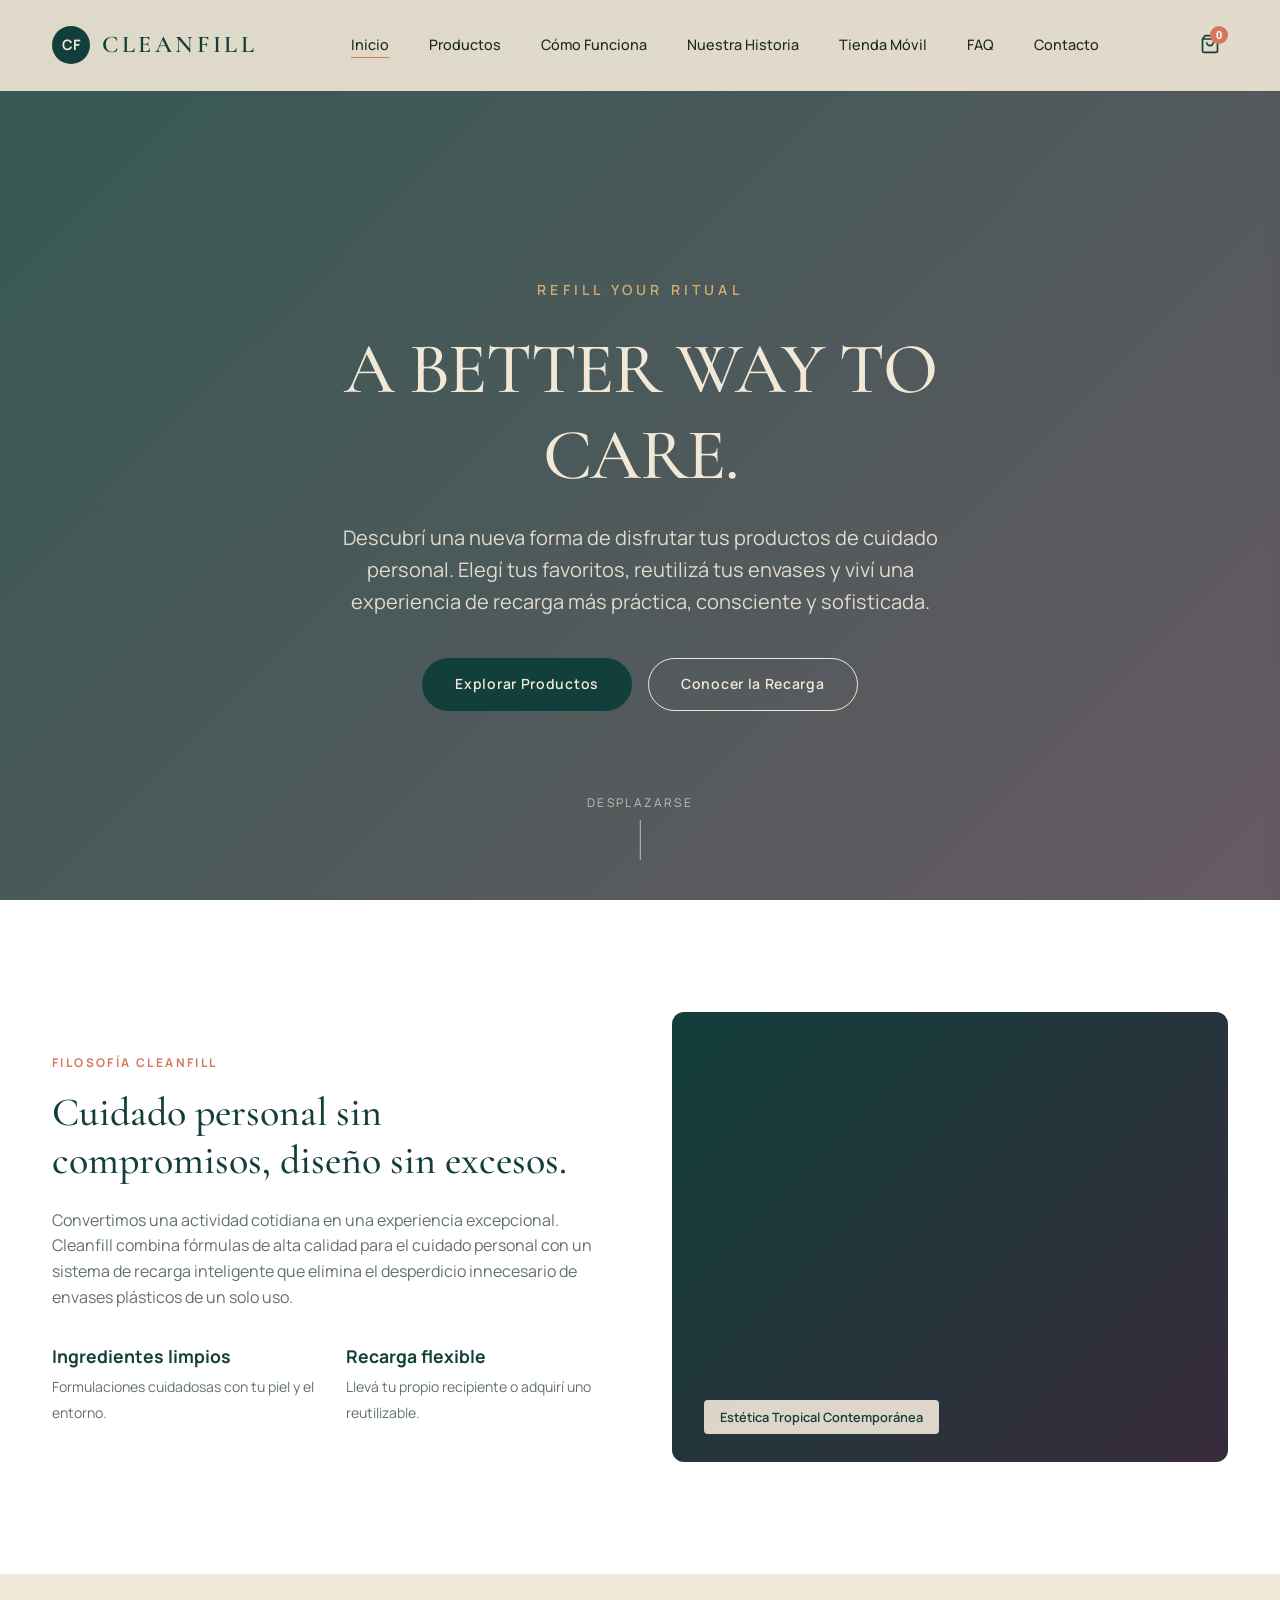
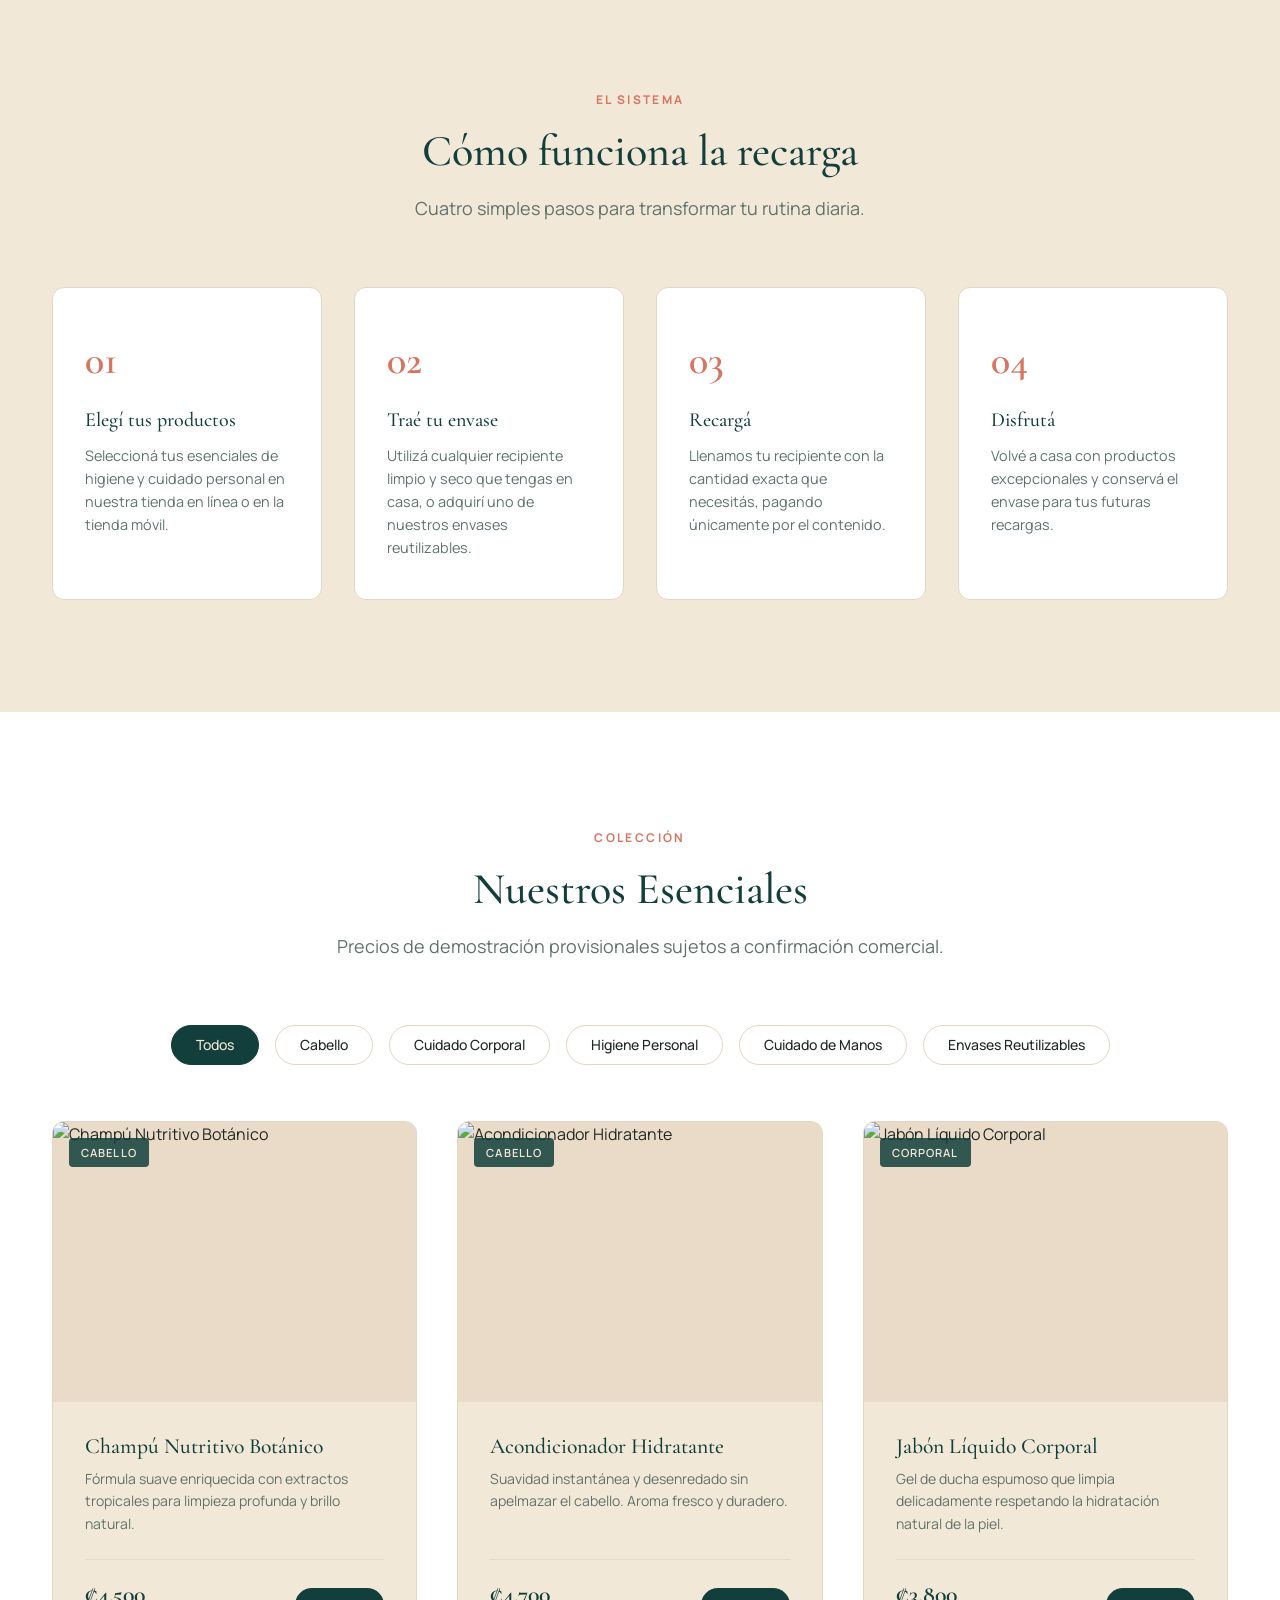
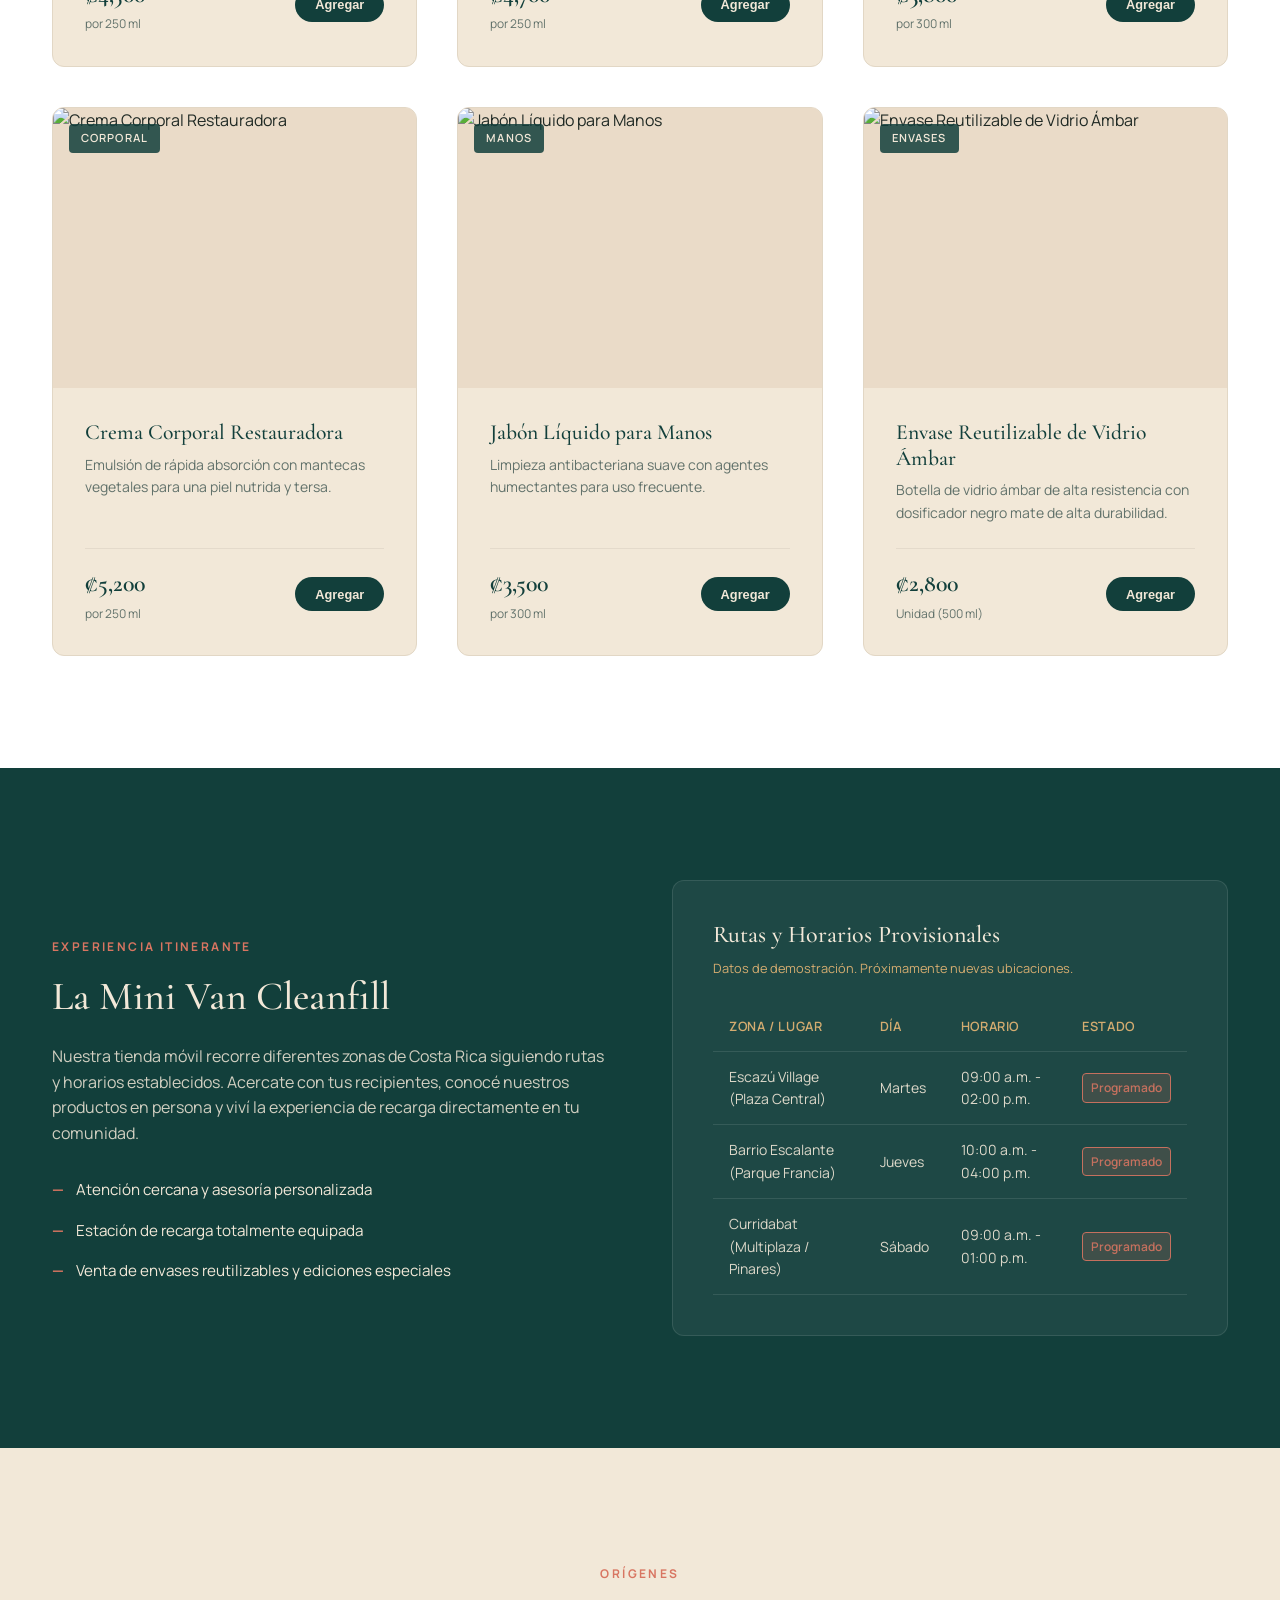
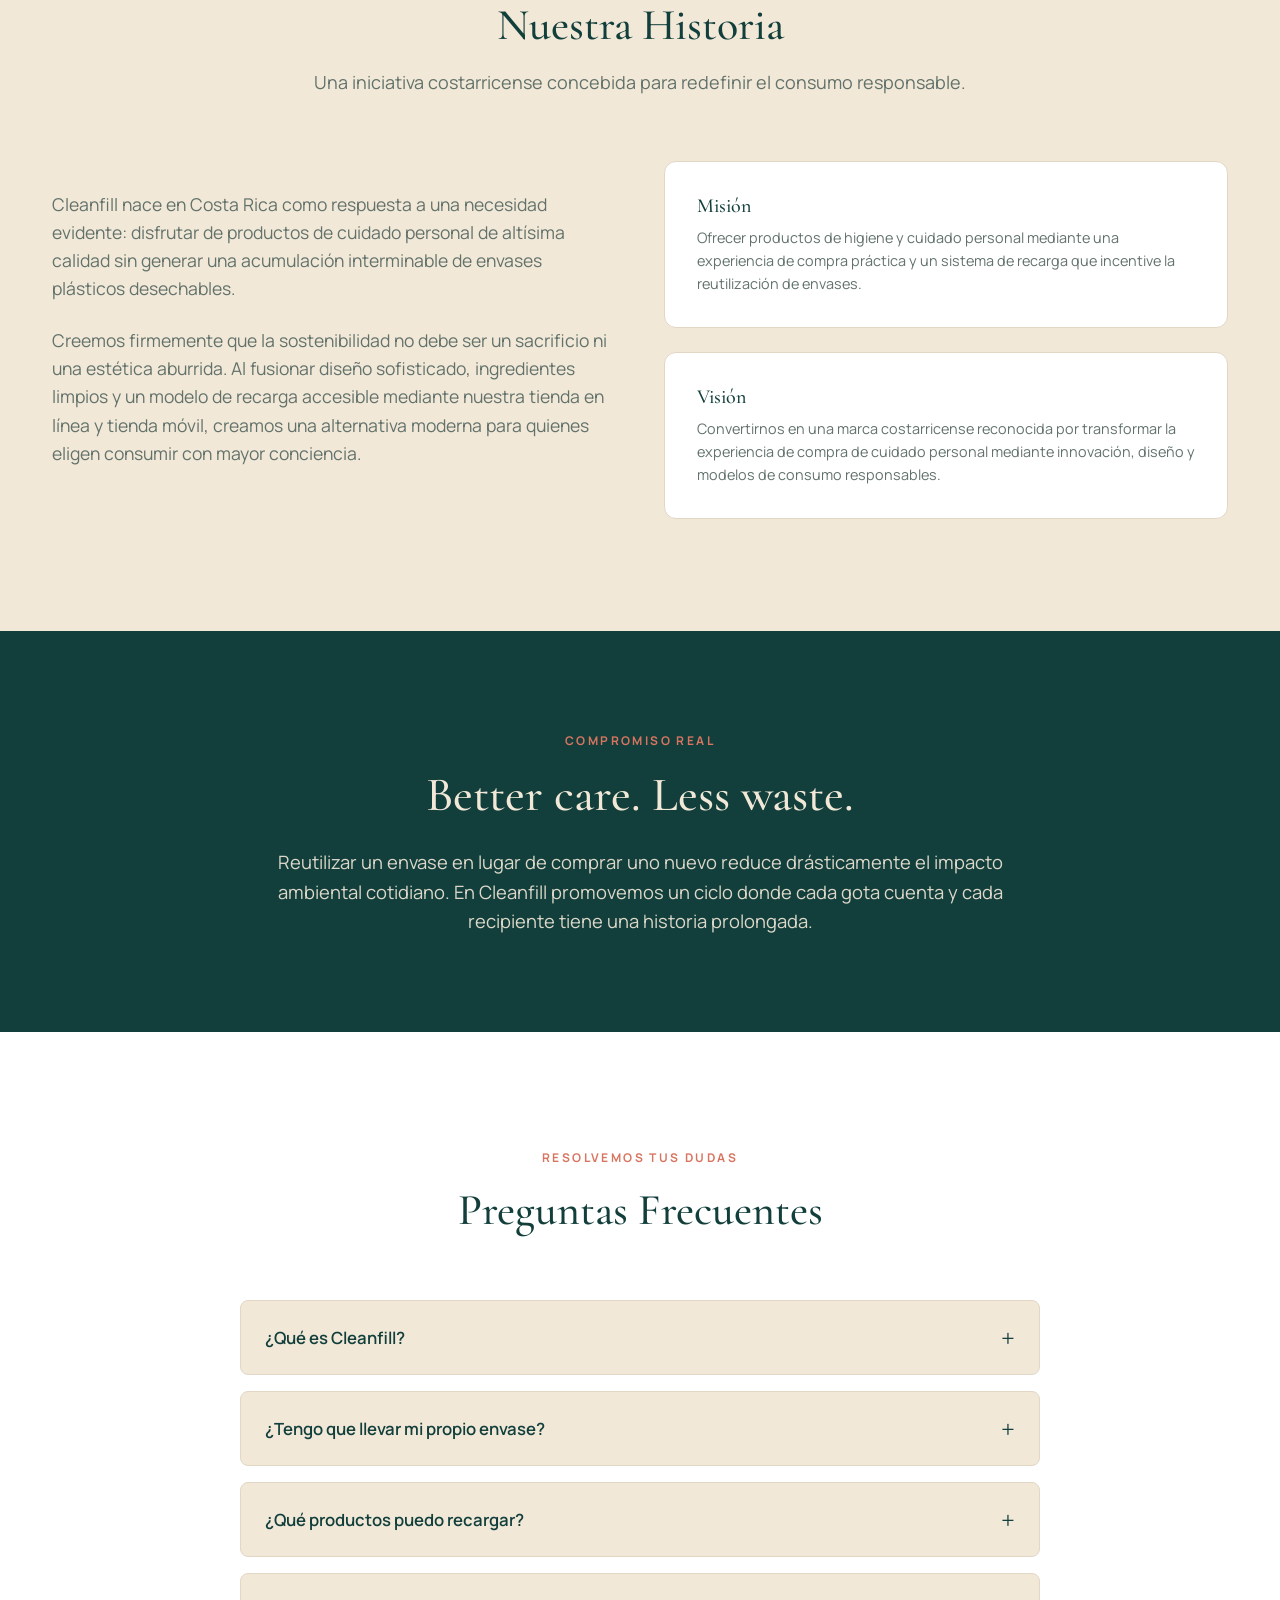
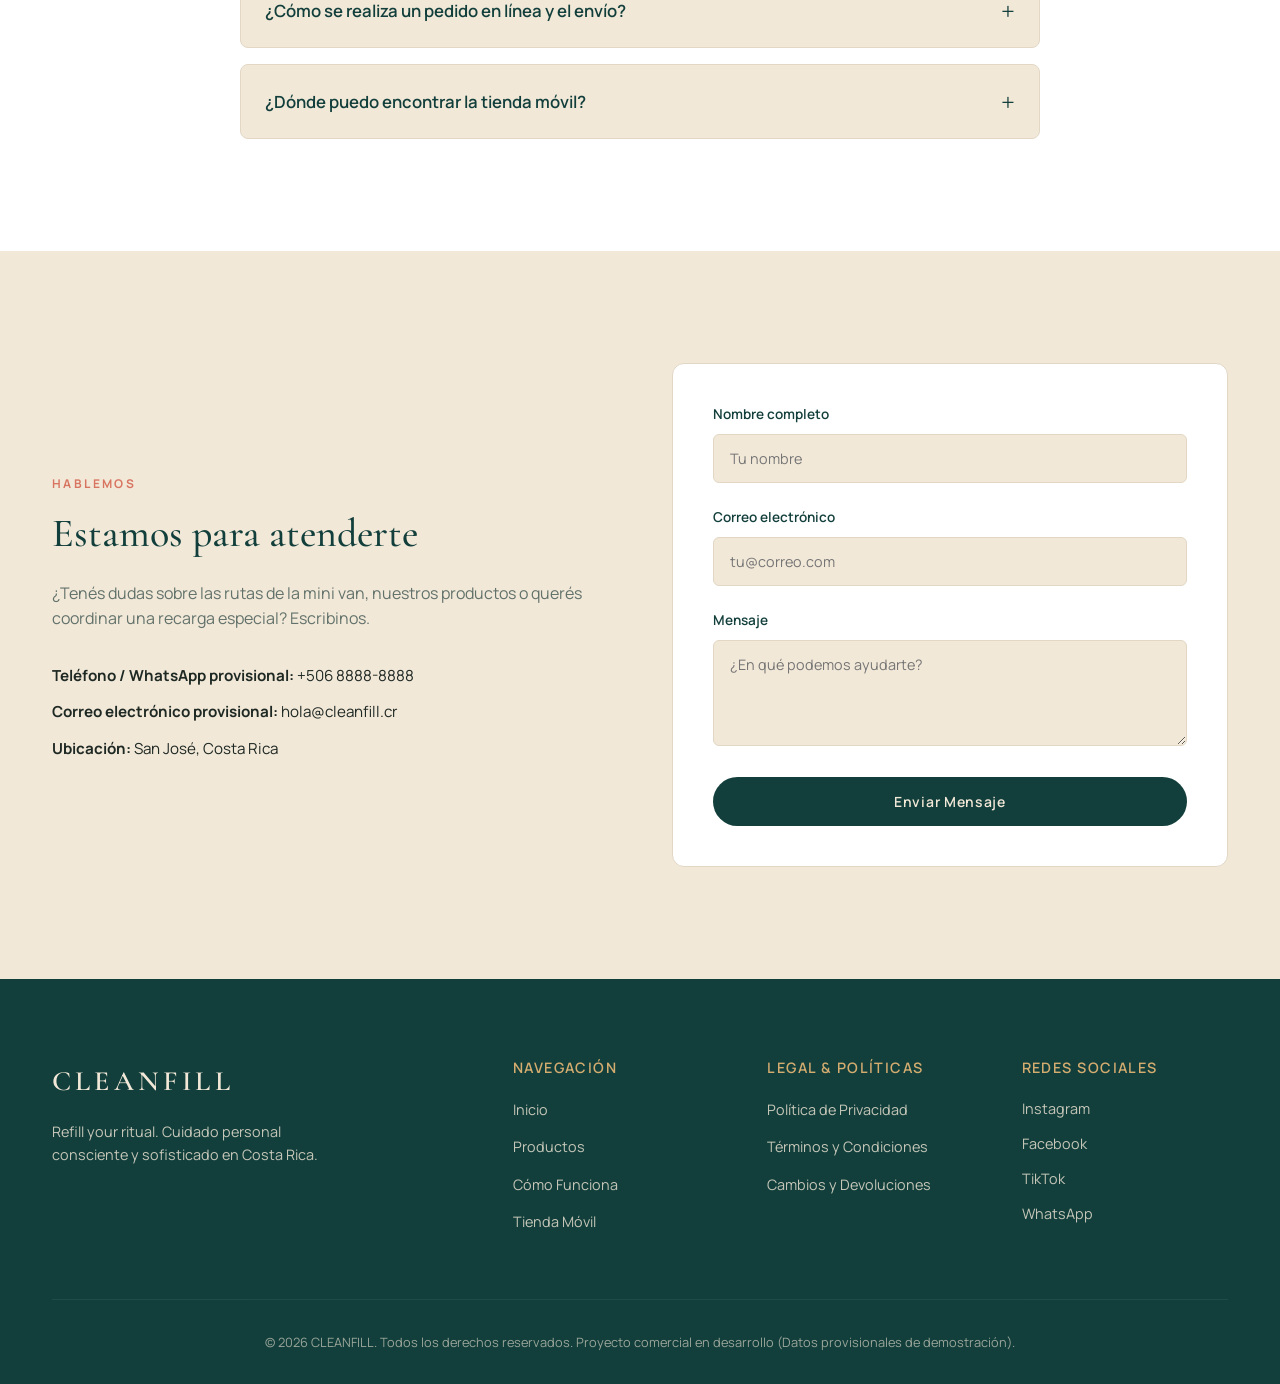
==== index.html @ 3c42ed99 "Rename gemini-code-1794267477023.html to index.html" ====
<!DOCTYPE html>
<html lang="es">
<head>
    <meta charset="UTF-8">
    <meta name="viewport" content="width=device-width, initial-scale=1.0">
    <title>CLEANFILL | Refill Your Ritual — Cuidado Personal y Recarga</title>
    <meta name="description" content="Descubrí una nueva forma de disfrutar tus productos de cuidado personal en Costa Rica. Elegí tus favoritos, reutilizá tus envases y viví una experiencia de recarga consciente y sofisticada.">
    <!-- Google Fonts -->
    <link rel="preconnect" href="https://fonts.googleapis.com">
    <link rel="preconnect" href="https://fonts.gstatic.com" crossorigin>
    <link href="https://fonts.googleapis.com/css2?family=Cormorant+Garamond:ital,wght@0,400;0,500;0,600;1,400&family=Manrope:wght@300;400;500;600;700&display=swap" rel="stylesheet">
    <!-- Stylesheet -->
    <link rel="stylesheet" href="style.css">
</head>
<body>

    <!-- Header / Navegación -->
    <header class="site-header" id="masthead">
        <div class="container header-container">
            <a href="#inicio" class="logo">
                <span class="logo-mark">CF</span>
                <span class="logo-text">CLEANFILL</span>
            </a>
            <nav class="main-nav" id="mainNav">
                <ul class="nav-list">
                    <li><a href="#inicio" class="nav-link active">Inicio</a></li>
                    <li><a href="#catalogo" class="nav-link">Productos</a></li>
                    <li><a href="#como-funciona" class="nav-link">Cómo Funciona</a></li>
                    <li><a href="#historia" class="nav-link">Nuestra Historia</a></li>
                    <li><a href="#tienda-movil" class="nav-link">Tienda Móvil</a></li>
                    <li><a href="#faq" class="nav-link">FAQ</a></li>
                    <li><a href="#contacto" class="nav-link">Contacto</a></li>
                </ul>
            </nav>
            <div class="header-actions">
                <button class="cart-toggle-btn" id="cartToggleBtn" aria-label="Abrir carrito de compras">
                    <svg width="20" height="20" fill="none" stroke="currentColor" stroke-width="2" viewBox="0 0 24 24"><path d="M6 2L3 6v14a2 2 0 002 2h14a2 2 0 002-2V6l-3-4zM3 6h18M16 10a4 4 0 01-8 0"/></svg>
                    <span class="cart-badge" id="cartBadge">0</span>
                </button>
                <button class="mobile-menu-btn" id="mobileMenuBtn" aria-label="Menú principal">
                    <span></span>
                    <span></span>
                    <span></span>
                </button>
            </div>
        </div>
    </header>

    <main id="inicio">
        <!-- Hero Principal -->
        <section class="hero-section">
            <div class="hero-bg-overlay"></div>
            <div class="container hero-content">
                <span class="hero-subtitle">REFILL YOUR RITUAL</span>
                <h1 class="hero-title">A BETTER WAY TO CARE.</h1>
                <p class="hero-description">Descubrí una nueva forma de disfrutar tus productos de cuidado personal. Elegí tus favoritos, reutilizá tus envases y viví una experiencia de recarga más práctica, consciente y sofisticada.</p>
                <div class="hero-actions">
                    <a href="#catalogo" class="btn btn-primary">Explorar Productos</a>
                    <a href="#como-funciona" class="btn btn-secondary">Conocer la Recarga</a>
                </div>
            </div>
            <div class="hero-scroll-indicator">
                <span>Desplazarse</span>
                <div class="scroll-line"></div>
            </div>
        </section>

        <!-- Presentación de la Marca -->
        <section class="section brand-intro">
            <div class="container grid-2">
                <div class="brand-intro-text">
                    <span class="section-tag">Filosofía Cleanfill</span>
                    <h2>Cuidado personal sin compromisos, diseño sin excesos.</h2>
                    <p>Convertimos una actividad cotidiana en una experiencia excepcional. Cleanfill combina fórmulas de alta calidad para el cuidado personal con un sistema de recarga inteligente que elimina el desperdicio innecesario de envases plásticos de un solo uso.</p>
                    <div class="brand-highlights">
                        <div class="highlight-item">
                            <strong>Ingredientes limpios</strong>
                            <span>Formulaciones cuidadosas con tu piel y el entorno.</span>
                        </div>
                        <div class="highlight-item">
                            <strong>Recarga flexible</strong>
                            <span>Llevá tu propio recipiente o adquirí uno reutilizable.</span>
                        </div>
                    </div>
                </div>
                <div class="brand-intro-image">
                    <div class="image-card-art">
                        <span class="card-caption-tag">Estética Tropical Contemporánea</span>
                    </div>
                </div>
            </div>
        </section>

        <!-- Cómo Funciona (4 Pasos) -->
        <section class="section how-it-works" id="como-funciona">
            <div class="container">
                <div class="section-header text-center">
                    <span class="section-tag">El Sistema</span>
                    <h2>Cómo funciona la recarga</h2>
                    <p class="section-subtitle">Cuatro simples pasos para transformar tu rutina diaria.</p>
                </div>
                <div class="steps-grid">
                    <div class="step-card">
                        <span class="step-number">01</span>
                        <h3>Elegí tus productos</h3>
                        <p>Seleccioná tus esenciales de higiene y cuidado personal en nuestra tienda en línea o en la tienda móvil.</p>
                    </div>
                    <div class="step-card">
                        <span class="step-number">02</span>
                        <h3>Traé tu envase</h3>
                        <p>Utilizá cualquier recipiente limpio y seco que tengas en casa, o adquirí uno de nuestros envases reutilizables.</p>
                    </div>
                    <div class="step-card">
                        <span class="step-number">03</span>
                        <h3>Recargá</h3>
                        <p>Llenamos tu recipiente con la cantidad exacta que necesitás, pagando únicamente por el contenido.</p>
                    </div>
                    <div class="step-card">
                        <span class="step-number">04</span>
                        <h3>Disfrutá</h3>
                        <p>Volvé a casa con productos excepcionales y conservá el envase para tus futuras recargas.</p>
                    </div>
                </div>
            </div>
        </section>

        <!-- Catálogo de Productos -->
        <section class="section catalog-section" id="catalogo">
            <div class="container">
                <div class="section-header text-center">
                    <span class="section-tag">Colección</span>
                    <h2>Nuestros Esenciales</h2>
                    <p class="section-subtitle">Precios de demostración provisionales sujetos a confirmación comercial.</p>
                </div>
                
                <!-- Filtros de Categoría -->
                <div class="catalog-filters" id="catalogFilters">
                    <button class="filter-btn active" data-filter="all">Todos</button>
                    <button class="filter-btn" data-filter="cabello">Cabello</button>
                    <button class="filter-btn" data-filter="corporal">Cuidado Corporal</button>
                    <button class="filter-btn" data-filter="higiene">Higiene Personal</button>
                    <button class="filter-btn" data-filter="manos">Cuidado de Manos</button>
                    <button class="filter-btn" data-filter="envases">Envases Reutilizables</button>
                </div>

                <!-- Grid de Productos -->
                <div class="products-grid" id="productsGrid">
                    <!-- Los productos se cargan dinámicamente o se renderizan aquí -->
                </div>
            </div>
        </section>

        <!-- Tienda Móvil -->
        <section class="section mobile-store-section" id="tienda-movil">
            <div class="container">
                <div class="mobile-store-wrapper">
                    <div class="mobile-store-info">
                        <span class="section-tag">Experiencia Itinerante</span>
                        <h2>La Mini Van Cleanfill</h2>
                        <p>Nuestra tienda móvil recorre diferentes zonas de Costa Rica siguiendo rutas y horarios establecidos. Acercate con tus recipientes, conocé nuestros productos en persona y viví la experiencia de recarga directamente en tu comunidad.</p>
                        <ul class="van-features">
                            <li>Atención cercana y asesoría personalizada</li>
                            <li>Estación de recarga totalmente equipada</li>
                            <li>Venta de envases reutilizables y ediciones especiales</li>
                        </ul>
                    </div>
                    <div class="mobile-store-schedule">
                        <h3>Rutas y Horarios Provisionales</h3>
                        <p class="schedule-note">Datos de demostración. Próximamente nuevas ubicaciones.</p>
                        <div class="table-responsive">
                            <table class="schedule-table">
                                <thead>
                                    <tr>
                                        <th>Zona / Lugar</th>
                                        <th>Día</th>
                                        <th>Horario</th>
                                        <th>Estado</th>
                                    </tr>
                                </thead>
                                <tbody>
                                    <tr>
                                        <td>Escazú Village (Plaza Central)</td>
                                        <td>Martes</td>
                                        <td>09:00 a.m. - 02:00 p.m.</td>
                                        <td><span class="badge status-upcoming">Programado</span></td>
                                    </tr>
                                    <tr>
                                        <td>Barrio Escalante (Parque Francia)</td>
                                        <td>Jueves</td>
                                        <td>10:00 a.m. - 04:00 p.m.</td>
                                        <td><span class="badge status-upcoming">Programado</span></td>
                                    </tr>
                                    <tr>
                                        <td>Curridabat (Multiplaza / Pinares)</td>
                                        <td>Sábado</td>
                                        <td>09:00 a.m. - 01:00 p.m.</td>
                                        <td><span class="badge status-upcoming">Programado</span></td>
                                    </tr>
                                </tbody>
                            </table>
                        </div>
                    </div>
                </div>
            </div>
        </section>

        <!-- Nuestra Historia y Misión / Visión / Valores -->
        <section class="section story-section" id="historia">
            <div class="container">
                <div class="section-header text-center">
                    <span class="section-tag">Orígenes</span>
                    <h2>Nuestra Historia</h2>
                    <p class="section-subtitle">Una iniciativa costarricense concebida para redefinir el consumo responsable.</p>
                </div>
                <div class="grid-2 story-content-grid">
                    <div class="story-text">
                        <p>Cleanfill nace en Costa Rica como respuesta a una necesidad evidente: disfrutar de productos de cuidado personal de altísima calidad sin generar una acumulación interminable de envases plásticos desechables.</p>
                        <p>Creemos firmemente que la sostenibilidad no debe ser un sacrificio ni una estética aburrida. Al fusionar diseño sofisticado, ingredientes limpios y un modelo de recarga accesible mediante nuestra tienda en línea y tienda móvil, creamos una alternativa moderna para quienes eligen consumir con mayor conciencia.</p>
                    </div>
                    <div class="mission-vision-box">
                        <div class="mvv-card">
                            <h3>Misión</h3>
                            <p>Ofrecer productos de higiene y cuidado personal mediante una experiencia de compra práctica y un sistema de recarga que incentive la reutilización de envases.</p>
                        </div>
                        <div class="mvv-card">
                            <h3>Visión</h3>
                            <p>Convertirnos en una marca costarricense reconocida por transformar la experiencia de compra de cuidado personal mediante innovación, diseño y modelos de consumo responsables.</p>
                        </div>
                    </div>
                </div>
            </div>
        </section>

        <!-- Sostenibilidad -->
        <section class="section sustainability-section">
            <div class="container text-center">
                <span class="section-tag">Compromiso Real</span>
                <h2>Better care. Less waste.</h2>
                <p class="sustainability-desc">Reutilizar un envase en lugar de comprar uno nuevo reduce drásticamente el impacto ambiental cotidiano. En Cleanfill promovemos un ciclo donde cada gota cuenta y cada recipiente tiene una historia prolongada.</p>
            </div>
        </section>

        <!-- Preguntas Frecuentes (FAQ) -->
        <section class="section faq-section" id="faq">
            <div class="container">
                <div class="section-header text-center">
                    <span class="section-tag">Resolvemos tus dudas</span>
                    <h2>Preguntas Frecuentes</h2>
                </div>
                <div class="faq-accordion" id="faqAccordion">
                    <div class="faq-item">
                        <button class="faq-question">¿Qué es Cleanfill?<span class="faq-icon">+</span></button>
                        <div class="faq-answer"><p>Cleanfill es una marca costarricense de productos de higiene y cuidado personal que opera mediante un sistema de recarga, disponible a través de nuestra tienda en línea y nuestra mini van itinerante.</p></div>
                    </div>
                    <div class="faq-item">
                        <button class="faq-question">¿Tengo que llevar mi propio envase?<span class="faq-icon">+</span></button>
                        <div class="faq-answer"><p>No es estrictamente obligatorio. Podés traer cualquier recipiente limpio, seco y con tapa segura que tengas en casa, o bien podés adquirir uno de nuestros envases reutilizables diseñados especialmente para la marca.</p></div>
                    </div>
                    <div class="faq-item">
                        <button class="faq-question">¿Qué productos puedo recargar?<span class="faq-icon">+</span></button>
                        <div class="faq-answer"><p>Ofrecemos champú, acondicionador, jabón líquido corporal, cremas corporales, jabón para manos y más productos esenciales de cuidado personal.</p></div>
                    </div>
                    <div class="faq-item">
                        <button class="faq-question">¿Cómo se realiza un pedido en línea y el envío?<span class="faq-icon">+</span></button>
                        <div class="faq-answer"><p>Seleccionás tus productos en el catálogo, armás tu pedido y lo enviás directamente a través de nuestro sistema integrado con WhatsApp. Coordinamos la entrega o el retiro según prefieras.</p></div>
                    </div>
                    <div class="faq-item">
                        <button class="faq-question">¿Dónde puedo encontrar la tienda móvil?<span class="faq-icon">+</span></button>
                        <div class="faq-answer"><p>Consultá nuestra sección de Tienda Móvil para revisar los horarios y puntos de visita semanales provisionales en diferentes zonas del país.</p></div>
                    </div>
                </div>
            </div>
        </section>

        <!-- Contacto -->
        <section class="section contact-section" id="contacto">
            <div class="container grid-2">
                <div class="contact-info">
                    <span class="section-tag">Hablemos</span>
                    <h2>Estamos para atenderte</h2>
                    <p>¿Tenés dudas sobre las rutas de la mini van, nuestros productos o querés coordinar una recarga especial? Escribinos.</p>
                    <ul class="contact-details">
                        <li><strong>Teléfono / WhatsApp provisional:</strong> +506 8888-8888</li>
                        <li><strong>Correo electrónico provisional:</strong> hola@cleanfill.cr</li>
                        <li><strong>Ubicación:</strong> San José, Costa Rica</li>
                    </ul>
                </div>
                <div class="contact-form-wrapper">
                    <form id="contactForm" class="contact-form">
                        <div class="form-group">
                            <label for="nombreContacto">Nombre completo</label>
                            <input type="text" id="nombreContacto" required placeholder="Tu nombre">
                        </div>
                        <div class="form-group">
                            <label for="emailContacto">Correo electrónico</label>
                            <input type="email" id="emailContacto" required placeholder="tu@correo.com">
                        </div>
                        <div class="form-group">
                            <label for="mensajeContacto">Mensaje</label>
                            <textarea id="mensajeContacto" rows="4" required placeholder="¿En qué podemos ayudarte?"></textarea>
                        </div>
                        <button type="submit" class="btn btn-primary btn-full">Enviar Mensaje</button>
                        <div id="formSuccessMsg" class="form-success-msg" style="display:none;">¡Mensaje listo para enviar! Gracias por contactarnos.</div>
                    </form>
                </div>
            </div>
        </section>
    </main>

    <!-- Carrito Drawer / Modal -->
    <div class="cart-drawer-overlay" id="cartOverlay"></div>
    <div class="cart-drawer" id="cartDrawer">
        <div class="cart-header">
            <h3>Tu Pedido Cleanfill</h3>
            <button class="cart-close-btn" id="cartCloseBtn" aria-label="Cerrar carrito">&times;</button>
        </div>
        <div class="cart-body" id="cartBody">
            <p class="cart-empty-text">Tu carrito está vacío.</p>
        </div>
        <div class="cart-footer" id="cartFooter" style="display:none;">
            <div class="cart-total-row">
                <span>Total Estimado:</span>
                <span id="cartTotalPrice">₡0</span>
            </div>
            <button class="btn btn-primary btn-full" id="checkoutWhatsappBtn">Solicitar Pedido por WhatsApp</button>
            <button class="cart-clear-btn" id="cartClearBtn">Vaciar carrito</button>
        </div>
    </div>

    <!-- Footer -->
    <footer class="site-footer">
        <div class="container">
            <div class="footer-grid">
                <div class="footer-col">
                    <div class="footer-logo">CLEANFILL</div>
                    <p class="footer-desc">Refill your ritual. Cuidado personal consciente y sofisticado en Costa Rica.</p>
                </div>
                <div class="footer-col">
                    <h4>Navegación</h4>
                    <ul>
                        <li><a href="#inicio">Inicio</a></li>
                        <li><a href="#catalogo">Productos</a></li>
                        <li><a href="#como-funciona">Cómo Funciona</a></li>
                        <li><a href="#tienda-movil">Tienda Móvil</a></li>
                    </ul>
                </div>
                <div class="footer-col">
                    <h4>Legal & Políticas</h4>
                    <ul>
                        <li><a href="#contacto">Política de Privacidad</a></li>
                        <li><a href="#contacto">Términos y Condiciones</a></li>
                        <li><a href="#contacto">Cambios y Devoluciones</a></li>
                    </ul>
                </div>
                <div class="footer-col">
                    <h4>Redes Sociales</h4>
                    <div class="social-links">
                        <a href="#" aria-label="Instagram">Instagram</a>
                        <a href="#" aria-label="Facebook">Facebook</a>
                        <a href="#" aria-label="TikTok">TikTok</a>
                        <a href="#" aria-label="WhatsApp">WhatsApp</a>
                    </div>
                </div>
            </div>
            <div class="footer-bottom">
                <p>&copy; 2026 CLEANFILL. Todos los derechos reservados. Proyecto comercial en desarrollo (Datos provisionales de demostración).</p>
            </div>
        </div>
    </footer>

    <!-- Script JS -->
    <script src="script.js"></script>
</body>
</html>
---- style.css ----
/* ==========================================
   CLEANFILL — Stylesheet (Lujo Tropical)
   ========================================== */

:root {
    --caribbean-deep: #123F3B;
    --pearl-sand: #F2E8D8;
    --coral-guava: #D87561;
    --palm-mist: #A9B8A0;
    --sunlit-brass: #D4AC70;
    --tropical-plum: #382B3B;
    --white: #FFFFFF;
    --text-dark: #1F2924;
    --text-muted: #62726B;
    --border-color: #E2D7C5;
    
    --font-heading: 'Cormorant Garamond', serif;
    --font-sans: 'Manrope', sans-serif;
    
    --transition-smooth: all 0.4s cubic-bezier(0.16, 1, 0.3, 1);
    --container-width: 1240px;
}

/* Reset & Base */
*, *::before, *::after {
    box-sizing: border-box;
    margin: 0;
    padding: 0;
}

html {
    scroll-behavior: smooth;
    font-size: 16px;
}

body {
    font-family: var(--font-sans);
    background-color: var(--pearl-sand);
    color: var(--text-dark);
    line-height: 1.6;
    overflow-x: hidden;
}

img {
    max-width: 100%;
    height: auto;
    display: block;
}

ul {
    list-style: none;
}

a {
    text-decoration: none;
    color: inherit;
    transition: var(--transition-smooth);
}

.container {
    max-width: var(--container-width);
    margin: 0 auto;
    padding: 0 2rem;
}

.grid-2 {
    display: grid;
    grid-template-columns: 1fr 1fr;
    gap: 4rem;
    align-items: center;
}

/* Typography utilities */
h1, h2, h3, h4, h5, h6 {
    font-family: var(--font-heading);
    font-weight: 500;
    color: var(--caribbean-deep);
    line-height: 1.2;
}

.section-tag {
    display: inline-block;
    font-family: var(--font-sans);
    font-size: 0.75rem;
    font-weight: 700;
    letter-spacing: 0.2em;
    text-transform: uppercase;
    color: var(--coral-guava);
    margin-bottom: 1rem;
}

.section {
    padding: 7rem 0;
}

.text-center {
    text-align: center;
}

.section-header {
    max-width: 700px;
    margin: 0 auto 4rem auto;
}

.section-header h2 {
    font-size: 2.75rem;
    margin-bottom: 1rem;
}

.section-subtitle {
    color: var(--text-muted);
    font-size: 1.125rem;
}

/* Buttons */
.btn {
    display: inline-flex;
    align-items: center;
    justify-content: center;
    padding: 0.875rem 2rem;
    font-family: var(--font-sans);
    font-size: 0.875rem;
    font-weight: 600;
    letter-spacing: 0.05em;
    border-radius: 50px;
    cursor: pointer;
    transition: var(--transition-smooth);
    border: 1px solid transparent;
}

.btn-primary {
    background-color: var(--caribbean-deep);
    color: var(--pearl-sand);
}

.btn-primary:hover {
    background-color: var(--tropical-plum);
}

.btn-secondary {
    background-color: transparent;
    border-color: var(--caribbean-deep);
    color: var(--caribbean-deep);
}

.btn-secondary:hover {
    background-color: var(--caribbean-deep);
    color: var(--pearl-sand);
}

.btn-full {
    width: 100%;
}

/* Header & Navigation */
.site-header {
    position: fixed;
    top: 0;
    left: 0;
    width: 100%;
    z-index: 1000;
    background-color: rgba(242, 232, 216, 0.9);
    backdrop-filter: blur(12px);
    border-bottom: 1px solid var(--border-color);
    transition: var(--transition-smooth);
}

.header-container {
    display: flex;
    align-items: center;
    justify-content: space-between;
    height: 90px;
}

.logo {
    display: flex;
    align-items: center;
    gap: 0.75rem;
}

.logo-mark {
    width: 38px;
    height: 38px;
    background-color: var(--caribbean-deep);
    color: var(--pearl-sand);
    display: flex;
    align-items: center;
    justify-content: center;
    font-weight: 700;
    font-size: 0.9rem;
    border-radius: 50%;
}

.logo-text {
    font-family: var(--font-heading);
    font-size: 1.5rem;
    font-weight: 600;
    letter-spacing: 0.15em;
    color: var(--caribbean-deep);
}

.main-nav .nav-list {
    display: flex;
    gap: 2.5rem;
}

.nav-link {
    font-size: 0.9rem;
    font-weight: 500;
    color: var(--text-dark);
    position: relative;
}

.nav-link::after {
    content: '';
    position: absolute;
    bottom: -4px;
    left: 0;
    width: 0;
    height: 1px;
    background-color: var(--coral-guava);
    transition: var(--transition-smooth);
}

.nav-link:hover::after, .nav-link.active::after {
    width: 100%;
}

.header-actions {
    display: flex;
    align-items: center;
    gap: 1.5rem;
}

.cart-toggle-btn {
    background: none;
    border: none;
    cursor: pointer;
    position: relative;
    color: var(--caribbean-deep);
    padding: 0.5rem;
    transition: var(--transition-smooth);
}

.cart-toggle-btn:hover {
    color: var(--coral-guava);
}

.cart-badge {
    position: absolute;
    top: 0;
    right: 0;
    background-color: var(--coral-guava);
    color: var(--white);
    font-size: 0.7rem;
    font-weight: 700;
    width: 18px;
    height: 18px;
    border-radius: 50%;
    display: flex;
    align-items: center;
    justify-content: center;
}

.mobile-menu-btn {
    display: none;
    background: none;
    border: none;
    cursor: pointer;
    flex-direction: column;
    gap: 6px;
    padding: 0.5rem;
}

.mobile-menu-btn span {
    display: block;
    width: 24px;
    height: 2px;
    background-color: var(--caribbean-deep);
    transition: var(--transition-smooth);
}

/* Hero Section */
.hero-section {
    position: relative;
    min-height: 100vh;
    display: flex;
    align-items: center;
    justify-content: center;
    text-align: center;
    background: linear-gradient(135deg, rgba(18, 63, 59, 0.85), rgba(56, 43, 59, 0.75)), url('https://images.unsplash.com/photo-1540555700478-4be289fbecef?auto=format&fit=crop&w=1920&q=80') center/cover no-repeat;
    color: var(--pearl-sand);
    padding-top: 90px;
}

.hero-content {
    max-width: 850px;
    z-index: 2;
}

.hero-subtitle {
    display: block;
    font-size: 0.875rem;
    font-weight: 600;
    letter-spacing: 0.3em;
    text-transform: uppercase;
    color: var(--sunlit-brass);
    margin-bottom: 1.5rem;
}

.hero-title {
    font-size: 4.5rem;
    color: var(--pearl-sand);
    margin-bottom: 1.5rem;
    letter-spacing: -0.02em;
}

.hero-description {
    font-size: 1.25rem;
    color: var(--pearl-sand);
    opacity: 0.9;
    max-width: 650px;
    margin: 0 auto 2.5rem auto;
}

.hero-actions {
    display: flex;
    gap: 1rem;
    justify-content: center;
}

.hero-section .btn-secondary {
    border-color: var(--pearl-sand);
    color: var(--pearl-sand);
}

.hero-section .btn-secondary:hover {
    background-color: var(--pearl-sand);
    color: var(--caribbean-deep);
}

.hero-scroll-indicator {
    position: absolute;
    bottom: 2.5rem;
    left: 50%;
    transform: translateX(-50%);
    display: flex;
    flex-direction: column;
    align-items: center;
    gap: 0.5rem;
    font-size: 0.75rem;
    letter-spacing: 0.2em;
    text-transform: uppercase;
    color: var(--pearl-sand);
    opacity: 0.7;
}

.scroll-line {
    width: 1px;
    height: 40px;
    background-color: var(--pearl-sand);
    animation: scrollPulse 2s infinite;
}

@keyframes scrollPulse {
    0% { transform: scaleY(0); transform-origin: top; }
    50% { transform: scaleY(1); transform-origin: top; }
    50.1% { transform: scaleY(1); transform-origin: bottom; }
    100% { transform: scaleY(0); transform-origin: bottom; }
}

/* Brand Intro */
.brand-intro {
    background-color: var(--white);
}

.brand-intro-text h2 {
    font-size: 2.5rem;
    margin-bottom: 1.5rem;
}

.brand-intro-text p {
    color: var(--text-muted);
    margin-bottom: 2rem;
}

.brand-highlights {
    display: grid;
    grid-template-columns: 1fr 1fr;
    gap: 2rem;
}

.highlight-item strong {
    display: block;
    color: var(--caribbean-deep);
    font-size: 1.1rem;
    margin-bottom: 0.25rem;
}

.highlight-item span {
    font-size: 0.875rem;
    color: var(--text-muted);
}

.brand-intro-image {
    position: relative;
    height: 450px;
    border-radius: 12px;
    overflow: hidden;
    background: linear-gradient(135deg, var(--caribbean-deep), var(--tropical-plum)), url('https://images.unsplash.com/photo-1512917774080-9991f1c4c750?auto=format&fit=crop&w=800&q=80') center/cover no-repeat;
    display: flex;
    align-items: flex-end;
    padding: 2rem;
}

.card-caption-tag {
    background-color: rgba(242, 232, 216, 0.9);
    color: var(--caribbean-deep);
    padding: 0.5rem 1rem;
    border-radius: 4px;
    font-size: 0.8rem;
    font-weight: 600;
}

/* How It Works */
.how-it-works {
    background-color: var(--pearl-sand);
}

.steps-grid {
    display: grid;
    grid-template-columns: repeat(4, 1fr);
    gap: 2rem;
}

.step-card {
    background-color: var(--white);
    padding: 2.5rem 2rem;
    border-radius: 12px;
    border: 1px solid var(--border-color);
    position: relative;
    transition: var(--transition-smooth);
}

.step-card:hover {
    transform: translateY(-5px);
    box-shadow: 0 15px 30px rgba(18, 63, 59, 0.08);
}

.step-number {
    font-family: var(--font-heading);
    font-size: 2.5rem;
    font-weight: 600;
    color: var(--coral-guava);
    display: block;
    margin-bottom: 1rem;
}

.step-card h3 {
    font-size: 1.25rem;
    margin-bottom: 0.75rem;
}

.step-card p {
    font-size: 0.9rem;
    color: var(--text-muted);
}

/* Catalog Section */
.catalog-section {
    background-color: var(--white);
}

.catalog-filters {
    display: flex;
    justify-content: center;
    gap: 1rem;
    margin-bottom: 3.5rem;
    flex-wrap: wrap;
}

.filter-btn {
    background: transparent;
    border: 1px solid var(--border-color);
    padding: 0.6rem 1.5rem;
    border-radius: 50px;
    font-family: var(--font-sans);
    font-size: 0.875rem;
    font-weight: 500;
    color: var(--text-dark);
    cursor: pointer;
    transition: var(--transition-smooth);
}

.filter-btn:hover, .filter-btn.active {
    background-color: var(--caribbean-deep);
    color: var(--pearl-sand);
    border-color: var(--caribbean-deep);
}

.products-grid {
    display: grid;
    grid-template-columns: repeat(3, 1fr);
    gap: 2.5rem;
}

.product-card {
    background-color: var(--pearl-sand);
    border-radius: 12px;
    overflow: hidden;
    border: 1px solid var(--border-color);
    transition: var(--transition-smooth);
    display: flex;
    flex-direction: column;
}

.product-card:hover {
    box-shadow: 0 15px 35px rgba(18, 63, 59, 0.08);
    transform: translateY(-4px);
}

.product-image-wrap {
    position: relative;
    height: 280px;
    overflow: hidden;
    background-color: #EADBC8;
}

.product-image-wrap img {
    width: 100%;
    height: 100%;
    object-fit: cover;
    transition: transform 0.6s ease;
}

.product-card:hover .product-image-wrap img {
    transform: scale(1.04);
}

.product-category-tag {
    position: absolute;
    top: 1rem;
    left: 1rem;
    background-color: rgba(18, 63, 59, 0.85);
    color: var(--pearl-sand);
    font-size: 0.7rem;
    font-weight: 600;
    letter-spacing: 0.1em;
    padding: 0.35rem 0.75rem;
    border-radius: 4px;
    text-transform: uppercase;
}

.product-info {
    padding: 2rem;
    display: flex;
    flex-direction: column;
    flex-grow: 1;
}

.product-title {
    font-size: 1.35rem;
    margin-bottom: 0.5rem;
}

.product-desc {
    font-size: 0.875rem;
    color: var(--text-muted);
    margin-bottom: 1.5rem;
    flex-grow: 1;
}

.product-footer {
    display: flex;
    align-items: center;
    justify-content: space-between;
    margin-top: auto;
    padding-top: 1rem;
    border-top: 1px solid rgba(0,0,0,0.06);
}

.product-price {
    font-family: var(--font-heading);
    font-size: 1.5rem;
    font-weight: 600;
    color: var(--caribbean-deep);
}

.product-unit {
    font-size: 0.75rem;
    color: var(--text-muted);
    display: block;
}

.add-to-cart-btn {
    background-color: var(--caribbean-deep);
    color: var(--pearl-sand);
    border: none;
    padding: 0.6rem 1.25rem;
    border-radius: 50px;
    font-weight: 600;
    font-size: 0.8rem;
    cursor: pointer;
    transition: var(--transition-smooth);
}

.add-to-cart-btn:hover {
    background-color: var(--coral-guava);
}

/* Tienda Móvil Section */
.mobile-store-section {
    background-color: var(--caribbean-deep);
    color: var(--pearl-sand);
}

.mobile-store-wrapper {
    display: grid;
    grid-template-columns: 1fr 1fr;
    gap: 4rem;
    align-items: center;
}

.mobile-store-info h2 {
    color: var(--pearl-sand);
    font-size: 2.5rem;
    margin-bottom: 1.5rem;
}

.mobile-store-info p {
    opacity: 0.85;
    margin-bottom: 2rem;
}

.van-features {
    display: flex;
    flex-direction: column;
    gap: 1rem;
}

.van-features li {
    display: flex;
    align-items: center;
    gap: 0.75rem;
    font-size: 0.95rem;
}

.van-features li::before {
    content: '—';
    color: var(--coral-guava);
    font-weight: 700;
}

.mobile-store-schedule {
    background-color: rgba(255, 255, 255, 0.05);
    border: 1px solid rgba(255, 255, 255, 0.1);
    padding: 2.5rem;
    border-radius: 12px;
}

.mobile-store-schedule h3 {
    color: var(--pearl-sand);
    font-size: 1.5rem;
    margin-bottom: 0.5rem;
}

.schedule-note {
    font-size: 0.8rem;
    color: var(--sunlit-brass);
    margin-bottom: 1.5rem;
}

.table-responsive {
    overflow-x: auto;
}

.schedule-table {
    width: 100%;
    border-collapse: collapse;
    font-size: 0.875rem;
    text-align: left;
}

.schedule-table th, .schedule-table td {
    padding: 0.875rem 1rem;
    border-bottom: 1px solid rgba(255, 255, 255, 0.1);
}

.schedule-table th {
    color: var(--sunlit-brass);
    font-weight: 600;
    font-size: 0.8rem;
    text-transform: uppercase;
    letter-spacing: 0.05em;
}

.schedule-table td {
    opacity: 0.9;
}

.badge {
    display: inline-block;
    padding: 0.25rem 0.5rem;
    border-radius: 4px;
    font-size: 0.75rem;
    font-weight: 600;
}

.status-upcoming {
    background-color: rgba(216, 117, 97, 0.2);
    color: var(--coral-guava);
    border: 1px solid var(--coral-guava);
}

/* Story Section */
.story-section {
    background-color: var(--pearl-sand);
}

.story-content-grid {
    gap: 3rem;
}

.story-text p {
    color: var(--text-muted);
    margin-bottom: 1.5rem;
    font-size: 1.1rem;
}

.mission-vision-box {
    display: flex;
    flex-direction: column;
    gap: 1.5rem;
}

.mvv-card {
    background-color: var(--white);
    padding: 2rem;
    border-radius: 12px;
    border: 1px solid var(--border-color);
}

.mvv-card h3 {
    font-size: 1.25rem;
    margin-bottom: 0.5rem;
    color: var(--caribbean-deep);
}

.mvv-card p {
    font-size: 0.9rem;
    color: var(--text-muted);
}

/* Sustainability Section */
.sustainability-section {
    background-color: var(--caribbean-deep);
    color: var(--pearl-sand);
    padding: 6rem 0;
}

.sustainability-section h2 {
    color: var(--pearl-sand);
    font-size: 3rem;
    margin-bottom: 1.5rem;
}

.sustainability-desc {
    max-width: 750px;
    margin: 0 auto;
    font-size: 1.15rem;
    opacity: 0.9;
}

/* FAQ Section */
.faq-section {
    background-color: var(--white);
}

.faq-accordion {
    max-width: 800px;
    margin: 0 auto;
    display: flex;
    flex-direction: column;
    gap: 1rem;
}

.faq-item {
    border: 1px solid var(--border-color);
    border-radius: 8px;
    overflow: hidden;
    background-color: var(--pearl-sand);
}

.faq-question {
    width: 100%;
    background: none;
    border: none;
    padding: 1.25rem 1.5rem;
    text-align: left;
    font-family: var(--font-sans);
    font-size: 1.05rem;
    font-weight: 600;
    color: var(--caribbean-deep);
    display: flex;
    justify-content: space-between;
    align-items: center;
    cursor: pointer;
    transition: var(--transition-smooth);
}

.faq-question:hover {
    color: var(--coral-guava);
}

.faq-icon {
    font-size: 1.5rem;
    font-weight: 300;
    transition: transform 0.3s ease;
}

.faq-item.active .faq-icon {
    transform: rotate(45deg);
}

.faq-answer {
    max-height: 0;
    overflow: hidden;
    padding: 0 1.5rem;
    transition: max-height 0.3s ease, padding 0.3s ease;
    background-color: var(--white);
}

.faq-item.active .faq-answer {
    max-height: 300px;
    padding: 1.25rem 1.5rem 1.5rem 1.5rem;
    border-top: 1px solid var(--border-color);
}

.faq-answer p {
    color: var(--text-muted);
    font-size: 0.95rem;
}

/* Contact Section */
.contact-section {
    background-color: var(--pearl-sand);
}

.contact-info h2 {
    font-size: 2.5rem;
    margin-bottom: 1.5rem;
}

.contact-info p {
    color: var(--text-muted);
    margin-bottom: 2rem;
}

.contact-details {
    display: flex;
    flex-direction: column;
    gap: 0.75rem;
    font-size: 0.95rem;
    color: var(--text-dark);
}

.contact-form-wrapper {
    background-color: var(--white);
    padding: 2.5rem;
    border-radius: 12px;
    border: 1px solid var(--border-color);
}

.form-group {
    margin-bottom: 1.5rem;
}

.form-group label {
    display: block;
    font-size: 0.85rem;
    font-weight: 600;
    margin-bottom: 0.5rem;
    color: var(--caribbean-deep);
}

.form-group input, .form-group textarea {
    width: 100%;
    padding: 0.875rem 1rem;
    border: 1px solid var(--border-color);
    border-radius: 6px;
    font-family: var(--font-sans);
    font-size: 0.9rem;
    background-color: var(--pearl-sand);
    color: var(--text-dark);
    transition: var(--transition-smooth);
}

.form-group input:focus, .form-group textarea:focus {
    outline: none;
    border-color: var(--caribbean-deep);
    background-color: var(--white);
}

.form-success-msg {
    margin-top: 1rem;
    padding: 0.75rem;
    background-color: rgba(169, 184, 160, 0.2);
    border: 1px solid var(--palm-mist);
    color: var(--caribbean-deep);
    font-size: 0.875rem;
    border-radius: 6px;
    text-align: center;
}

/* Cart Drawer */
.cart-drawer-overlay {
    position: fixed;
    top: 0;
    left: 0;
    width: 100%;
    height: 100%;
    background-color: rgba(18, 63, 59, 0.5);
    backdrop-filter: blur(4px);
    z-index: 2000;
    opacity: 0;
    visibility: hidden;
    transition: var(--transition-smooth);
}

.cart-drawer-overlay.active {
    opacity: 1;
    visibility: visible;
}

.cart-drawer {
    position: fixed;
    top: 0;
    right: -450px;
    width: 100%;
    max-width: 420px;
    height: 100%;
    background-color: var(--white);
    z-index: 2001;
    display: flex;
    flex-direction: column;
    box-shadow: -10px 0 30px rgba(0,0,0,0.15);
    transition: right 0.4s cubic-bezier(0.16, 1, 0.3, 1);
}

.cart-drawer.active {
    right: 0;
}

.cart-header {
    padding: 1.5rem 2rem;
    border-bottom: 1px solid var(--border-color);
    display: flex;
    align-items: center;
    justify-content: space-between;
}

.cart-header h3 {
    font-size: 1.25rem;
}

.cart-close-btn {
    background: none;
    border: none;
    font-size: 1.75rem;
    cursor: pointer;
    color: var(--text-dark);
    transition: var(--transition-smooth);
}

.cart-close-btn:hover {
    color: var(--coral-guava);
}

.cart-body {
    padding: 2rem;
    flex-grow: 1;
    overflow-y: auto;
}

.cart-empty-text {
    text-align: center;
    color: var(--text-muted);
    margin-top: 3rem;
}

.cart-item {
    display: flex;
    justify-content: space-between;
    align-items: center;
    padding-bottom: 1rem;
    margin-bottom: 1rem;
    border-bottom: 1px solid var(--border-color);
}

.cart-item-details h4 {
    font-family: var(--font-sans);
    font-size: 0.95rem;
    font-weight: 600;
    margin-bottom: 0.25rem;
}

.cart-item-details span {
    font-size: 0.8rem;
    color: var(--text-muted);
}

.cart-item-controls {
    display: flex;
    align-items: center;
    gap: 0.75rem;
}

.cart-qty-btn {
    width: 24px;
    height: 24px;
    border: 1px solid var(--border-color);
    background: none;
    border-radius: 4px;
    cursor: pointer;
    font-weight: 600;
}

.cart-qty-btn:hover {
    background-color: var(--caribbean-deep);
    color: var(--pearl-sand);
    border-color: var(--caribbean-deep);
}

.cart-item-remove {
    background: none;
    border: none;
    color: var(--coral-guava);
    font-size: 0.75rem;
    cursor: pointer;
    margin-top: 0.25rem;
}

.cart-footer {
    padding: 1.5rem 2rem;
    border-top: 1px solid var(--border-color);
    background-color: var(--pearl-sand);
}

.cart-total-row {
    display: flex;
    justify-content: space-between;
    align-items: center;
    font-size: 1.15rem;
    font-weight: 700;
    color: var(--caribbean-deep);
    margin-bottom: 1rem;
}

.cart-clear-btn {
    background: none;
    border: none;
    width: 100%;
    text-align: center;
    margin-top: 0.75rem;
    font-size: 0.8rem;
    color: var(--text-muted);
    cursor: pointer;
}

.cart-clear-btn:hover {
    color: var(--coral-guava);
}

/* Footer */
.site-footer {
    background-color: var(--caribbean-deep);
    color: var(--pearl-sand);
    padding: 5rem 0 2rem 0;
}

.footer-grid {
    display: grid;
    grid-template-columns: 2fr 1fr 1fr 1fr;
    gap: 3rem;
    margin-bottom: 4rem;
}

.footer-logo {
    font-family: var(--font-heading);
    font-size: 1.75rem;
    font-weight: 600;
    letter-spacing: 0.15em;
    margin-bottom: 1rem;
}

.footer-desc {
    opacity: 0.8;
    font-size: 0.9rem;
    max-width: 300px;
}

.footer-col h4 {
    color: var(--sunlit-brass);
    font-family: var(--font-sans);
    font-size: 0.9rem;
    font-weight: 600;
    letter-spacing: 0.1em;
    text-transform: uppercase;
    margin-bottom: 1.25rem;
}

.footer-col ul {
    display: flex;
    flex-direction: column;
    gap: 0.75rem;
}

.footer-col a {
    font-size: 0.9rem;
    opacity: 0.8;
    transition: var(--transition-smooth);
}

.footer-col a:hover {
    opacity: 1;
    color: var(--coral-guava);
}

.social-links {
    display: flex;
    flex-direction: column;
    gap: 0.75rem;
}

.footer-bottom {
    padding-top: 2rem;
    border-top: 1px solid rgba(255, 255, 255, 0.1);
    text-align: center;
    font-size: 0.8rem;
    opacity: 0.6;
}

/* Responsive Media Queries */
@media (max-width: 1024px) {
    .grid-2, .mobile-store-wrapper {
        grid-template-columns: 1fr;
        gap: 3rem;
    }
    .steps-grid {
        grid-template-columns: repeat(2, 1fr);
    }
    .products-grid {
        grid-template-columns: repeat(2, 1fr);
    }
    .footer-grid {
        grid-template-columns: 1fr 1fr;
        gap: 2rem;
    }
    .hero-title {
        font-size: 3.5rem;
    }
}

@media (max-width: 768px) {
    .main-nav {
        position: fixed;
        top: 90px;
        left: -100%;
        width: 100%;
        height: calc(100vh - 90px);
        background-color: var(--pearl-sand);
        flex-direction: column;
        align-items: center;
        justify-content: center;
        transition: left 0.4s ease;
        box-shadow: 0 10px 20px rgba(0,0,0,0.05);
    }
    .main-nav.active {
        left: 0;
    }
    .main-nav .nav-list {
        flex-direction: column;
        align-items: center;
        gap: 2rem;
    }
    .nav-link {
        font-size: 1.25rem;
    }
    .mobile-menu-btn {
        display: flex;
    }
    .steps-grid, .products-grid {
        grid-template-columns: 1fr;
    }
    .hero-title {
        font-size: 2.75rem;
    }
    .footer-grid {
        grid-template-columns: 1fr;
    }
}
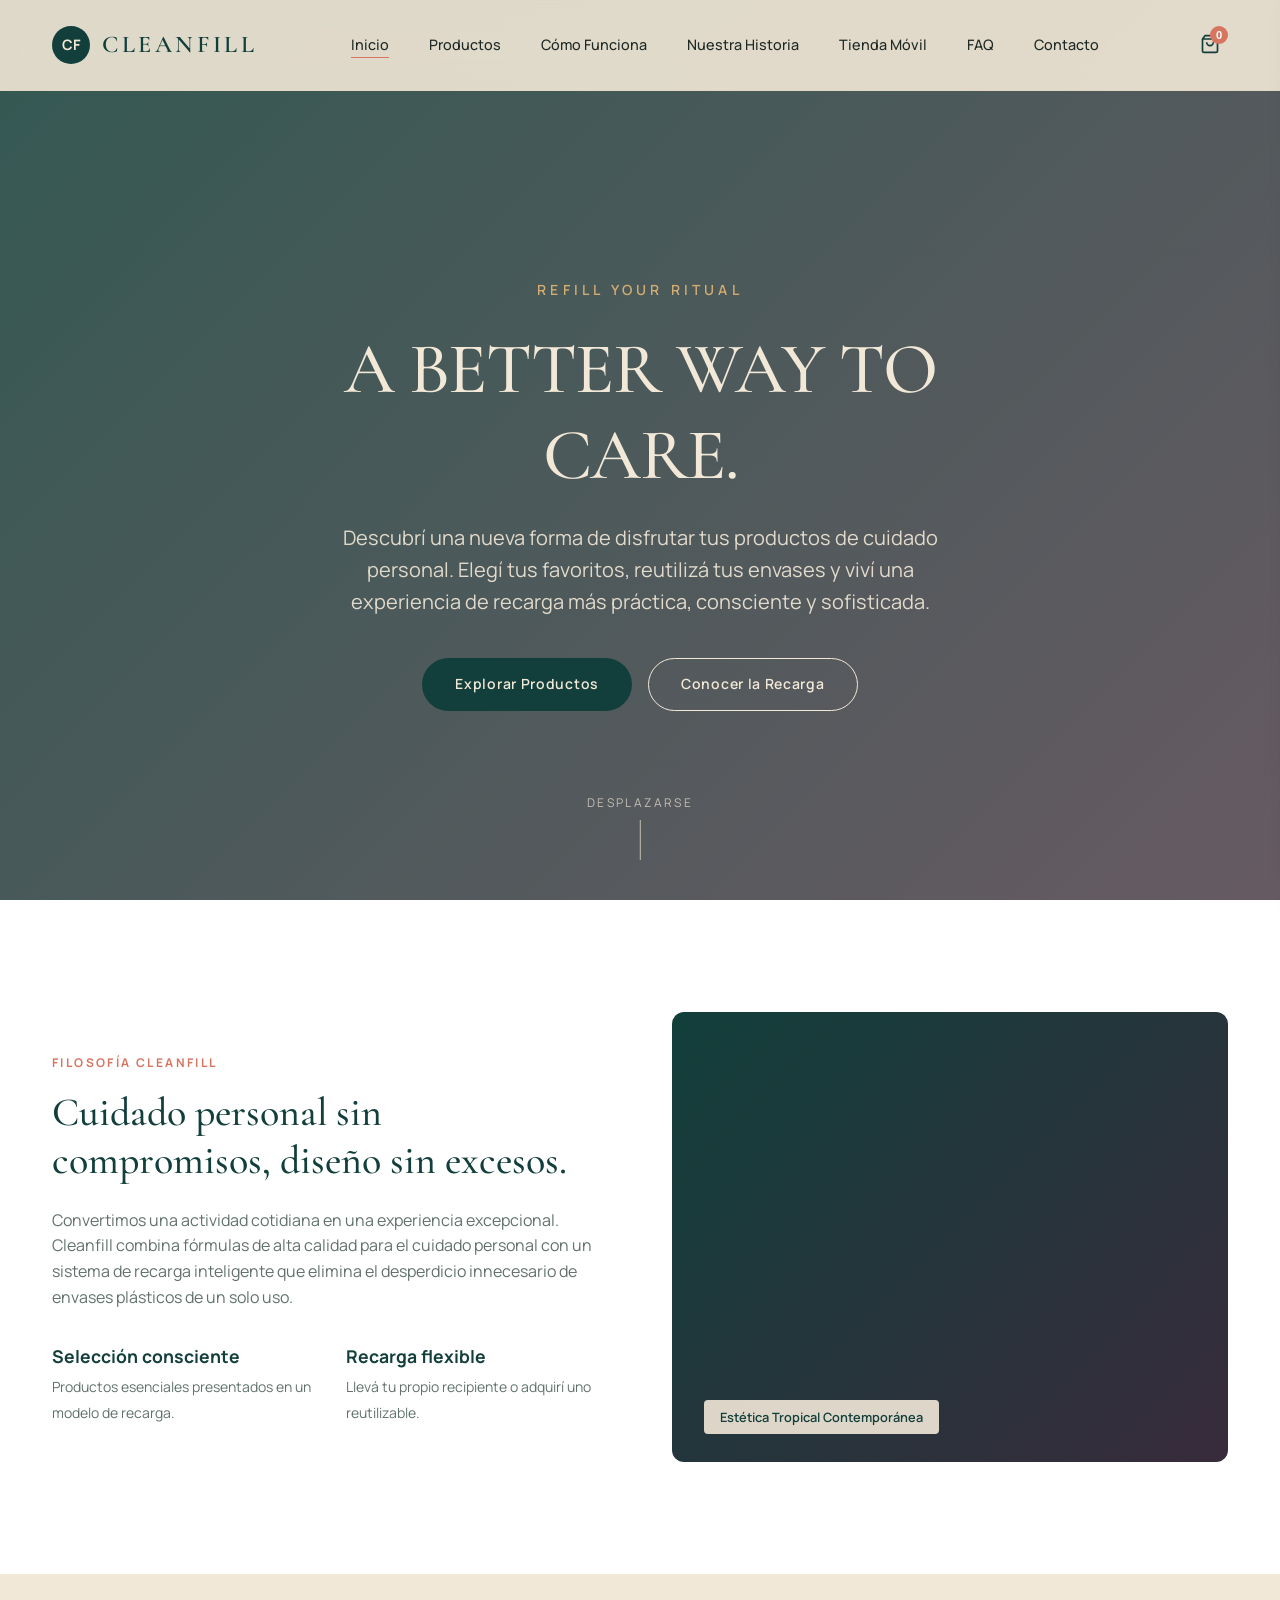
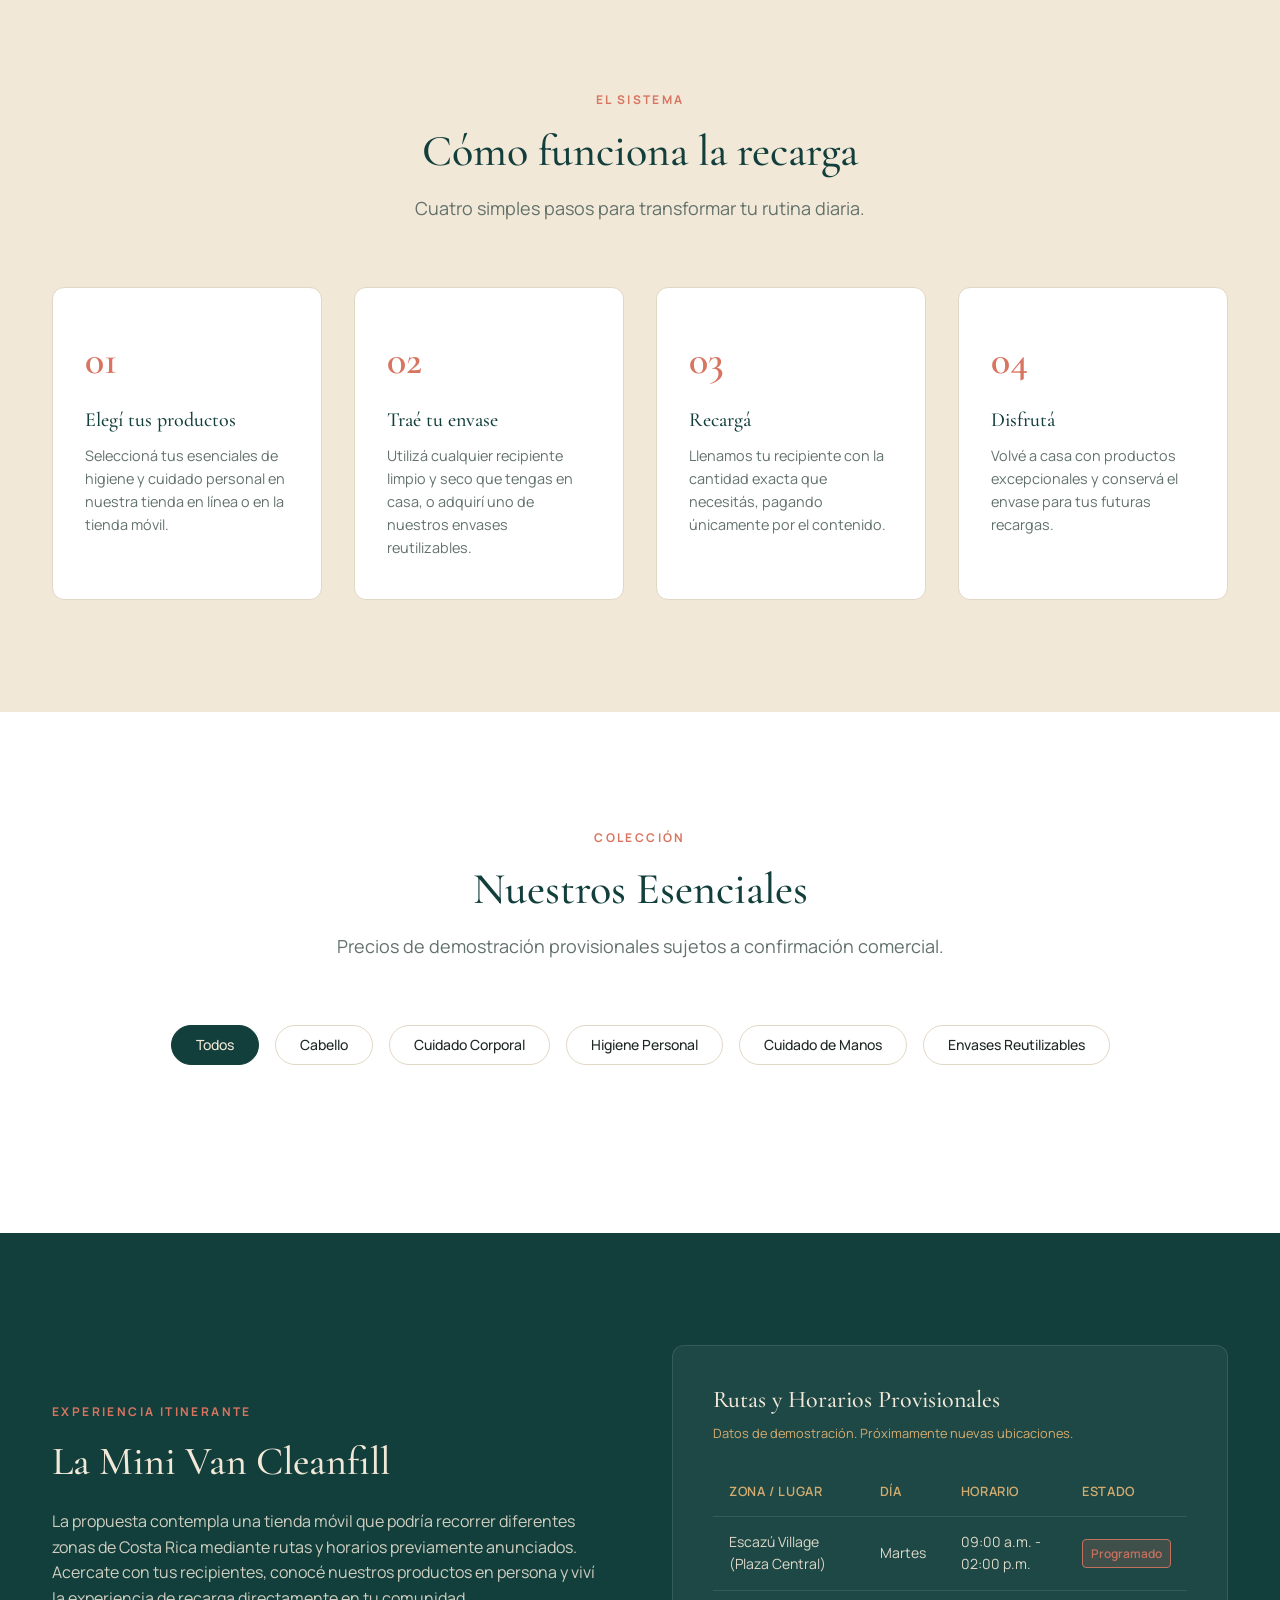
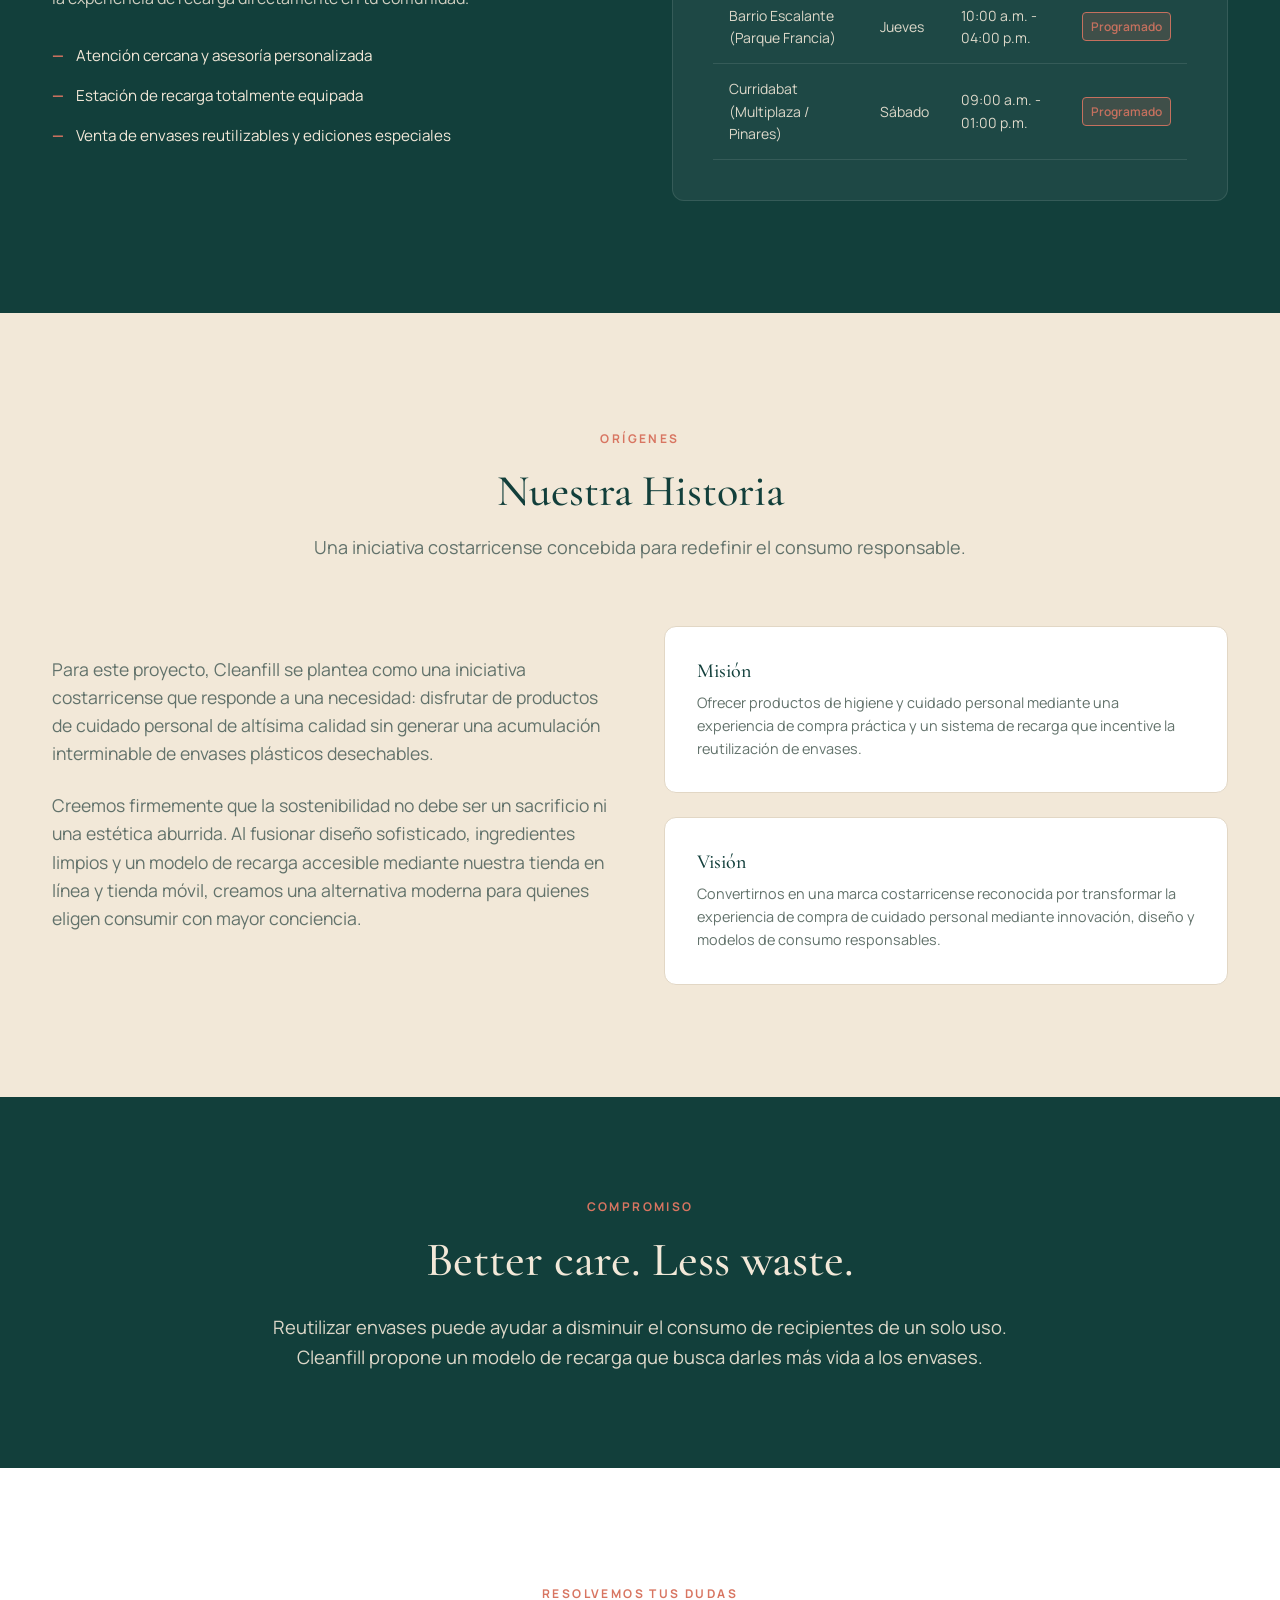
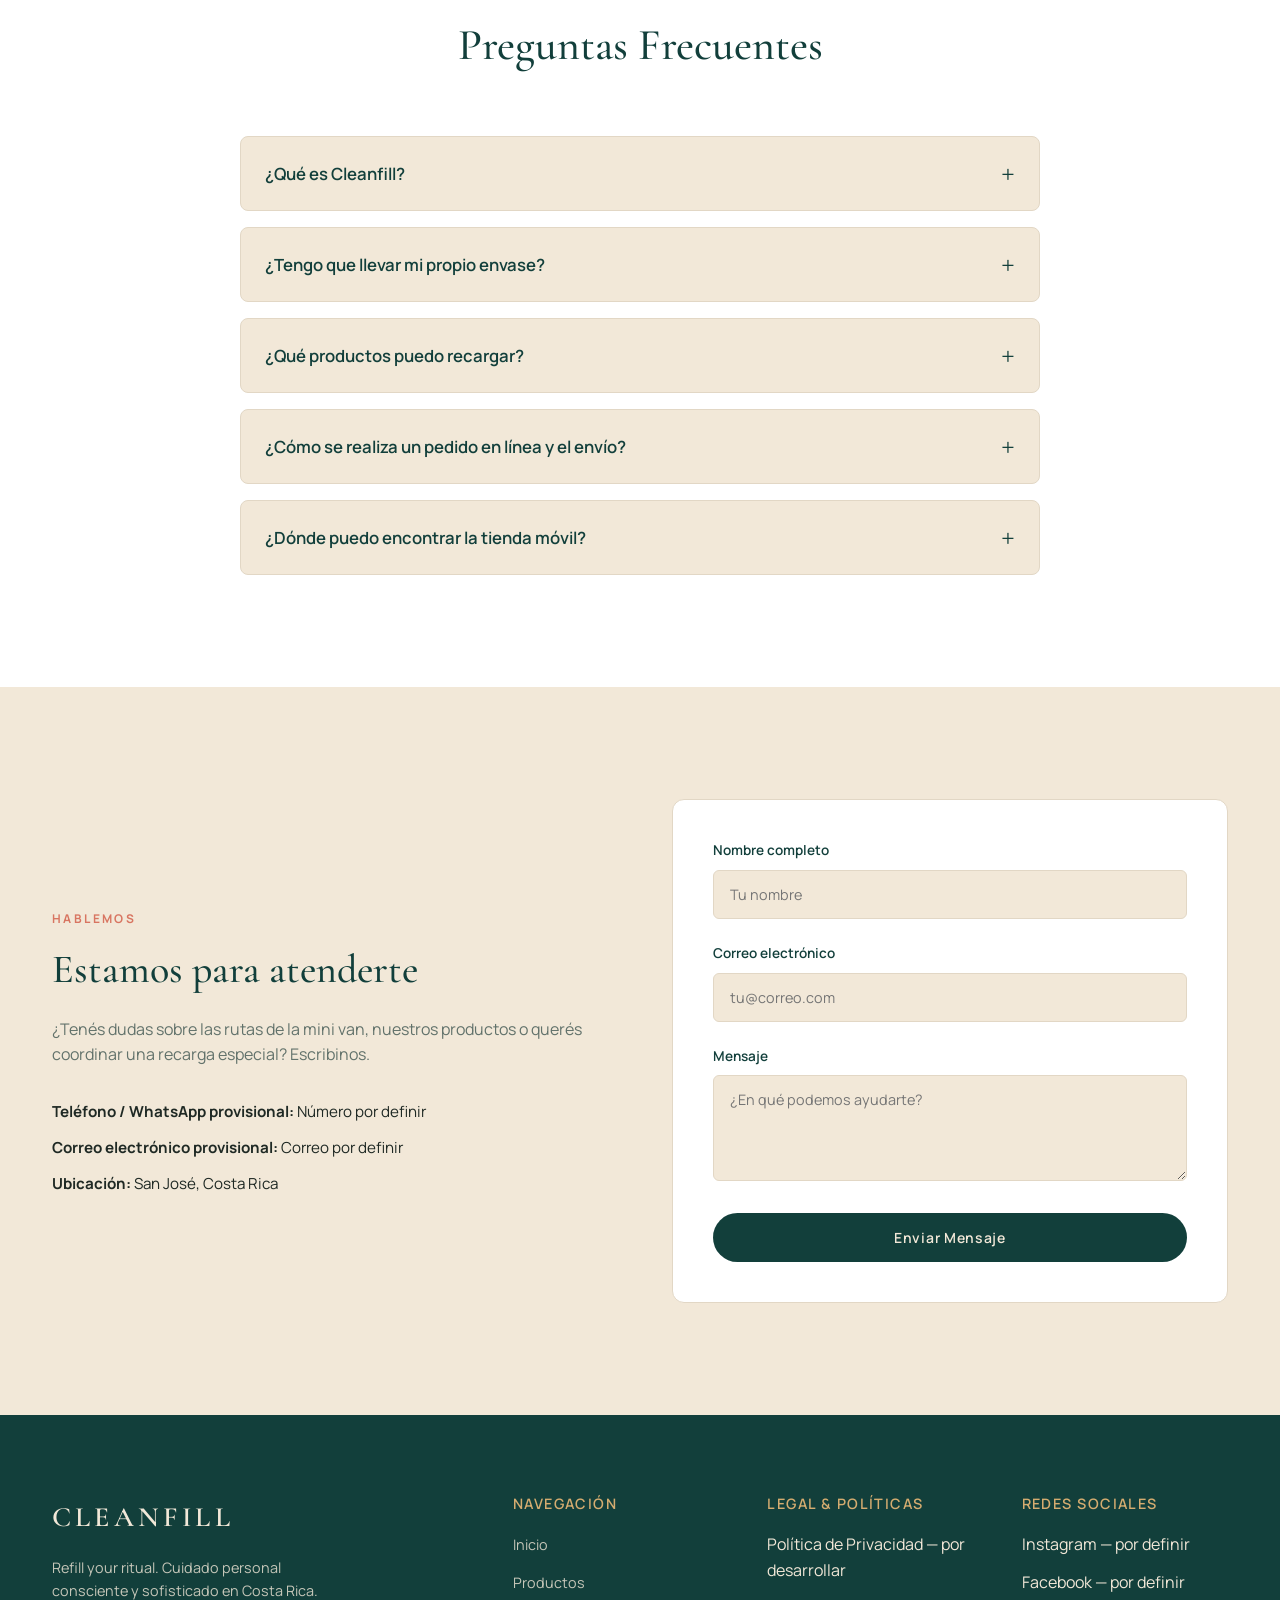
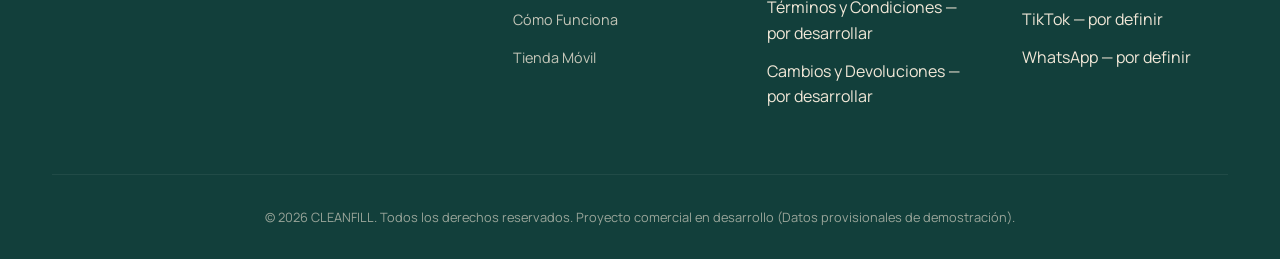
==== commit 36105b36: "Add files via upload" ====
--- a/index.html
+++ b/index.html
@@ -74,8 +74,8 @@
                     <p>Convertimos una actividad cotidiana en una experiencia excepcional. Cleanfill combina fórmulas de alta calidad para el cuidado personal con un sistema de recarga inteligente que elimina el desperdicio innecesario de envases plásticos de un solo uso.</p>
                     <div class="brand-highlights">
                         <div class="highlight-item">
-                            <strong>Ingredientes limpios</strong>
-                            <span>Formulaciones cuidadosas con tu piel y el entorno.</span>
+                            <strong>Selección consciente</strong>
+                            <span>Productos esenciales presentados en un modelo de recarga.</span>
                         </div>
                         <div class="highlight-item">
                             <strong>Recarga flexible</strong>
@@ -157,7 +157,7 @@
                     <div class="mobile-store-info">
                         <span class="section-tag">Experiencia Itinerante</span>
                         <h2>La Mini Van Cleanfill</h2>
-                        <p>Nuestra tienda móvil recorre diferentes zonas de Costa Rica siguiendo rutas y horarios establecidos. Acercate con tus recipientes, conocé nuestros productos en persona y viví la experiencia de recarga directamente en tu comunidad.</p>
+                        <p>La propuesta contempla una tienda móvil que podría recorrer diferentes zonas de Costa Rica mediante rutas y horarios previamente anunciados. Acercate con tus recipientes, conocé nuestros productos en persona y viví la experiencia de recarga directamente en tu comunidad.</p>
                         <ul class="van-features">
                             <li>Atención cercana y asesoría personalizada</li>
                             <li>Estación de recarga totalmente equipada</li>
@@ -214,7 +214,7 @@
                 </div>
                 <div class="grid-2 story-content-grid">
                     <div class="story-text">
-                        <p>Cleanfill nace en Costa Rica como respuesta a una necesidad evidente: disfrutar de productos de cuidado personal de altísima calidad sin generar una acumulación interminable de envases plásticos desechables.</p>
+                        <p>Para este proyecto, Cleanfill se plantea como una iniciativa costarricense que responde a una necesidad: disfrutar de productos de cuidado personal de altísima calidad sin generar una acumulación interminable de envases plásticos desechables.</p>
                         <p>Creemos firmemente que la sostenibilidad no debe ser un sacrificio ni una estética aburrida. Al fusionar diseño sofisticado, ingredientes limpios y un modelo de recarga accesible mediante nuestra tienda en línea y tienda móvil, creamos una alternativa moderna para quienes eligen consumir con mayor conciencia.</p>
                     </div>
                     <div class="mission-vision-box">
@@ -234,9 +234,9 @@
         <!-- Sostenibilidad -->
         <section class="section sustainability-section">
             <div class="container text-center">
-                <span class="section-tag">Compromiso Real</span>
+                <span class="section-tag">Compromiso</span>
                 <h2>Better care. Less waste.</h2>
-                <p class="sustainability-desc">Reutilizar un envase en lugar de comprar uno nuevo reduce drásticamente el impacto ambiental cotidiano. En Cleanfill promovemos un ciclo donde cada gota cuenta y cada recipiente tiene una historia prolongada.</p>
+                <p class="sustainability-desc">Reutilizar envases puede ayudar a disminuir el consumo de recipientes de un solo uso. Cleanfill propone un modelo de recarga que busca darles más vida a los envases.</p>
             </div>
         </section>
 
@@ -258,7 +258,7 @@
                     </div>
                     <div class="faq-item">
                         <button class="faq-question">¿Qué productos puedo recargar?<span class="faq-icon">+</span></button>
-                        <div class="faq-answer"><p>Ofrecemos champú, acondicionador, jabón líquido corporal, cremas corporales, jabón para manos y más productos esenciales de cuidado personal.</p></div>
+                        <div class="faq-answer"><p>El catálogo de demostración incluye champú, acondicionador, jabón líquido corporal, cremas corporales, jabón para manos y otros productos que podrían formar parte de la oferta.</p></div>
                     </div>
                     <div class="faq-item">
                         <button class="faq-question">¿Cómo se realiza un pedido en línea y el envío?<span class="faq-icon">+</span></button>
@@ -280,8 +280,8 @@
                     <h2>Estamos para atenderte</h2>
                     <p>¿Tenés dudas sobre las rutas de la mini van, nuestros productos o querés coordinar una recarga especial? Escribinos.</p>
                     <ul class="contact-details">
-                        <li><strong>Teléfono / WhatsApp provisional:</strong> +506 8888-8888</li>
-                        <li><strong>Correo electrónico provisional:</strong> hola@cleanfill.cr</li>
+                        <li><strong>Teléfono / WhatsApp provisional:</strong> Número por definir</li>
+                        <li><strong>Correo electrónico provisional:</strong> Correo por definir</li>
                         <li><strong>Ubicación:</strong> San José, Costa Rica</li>
                     </ul>
                 </div>
@@ -300,7 +300,7 @@
                             <textarea id="mensajeContacto" rows="4" required placeholder="¿En qué podemos ayudarte?"></textarea>
                         </div>
                         <button type="submit" class="btn btn-primary btn-full">Enviar Mensaje</button>
-                        <div id="formSuccessMsg" class="form-success-msg" style="display:none;">¡Mensaje listo para enviar! Gracias por contactarnos.</div>
+                        <div id="formSuccessMsg" class="form-success-msg" style="display:none;">Este formulario es una demostración y no envía datos.</div>
                     </form>
                 </div>
             </div>
@@ -347,18 +347,18 @@
                 <div class="footer-col">
                     <h4>Legal & Políticas</h4>
                     <ul>
-                        <li><a href="#contacto">Política de Privacidad</a></li>
-                        <li><a href="#contacto">Términos y Condiciones</a></li>
-                        <li><a href="#contacto">Cambios y Devoluciones</a></li>
+                        <li><span>Política de Privacidad — por desarrollar</span></li>
+                        <li><span>Términos y Condiciones — por desarrollar</span></li>
+                        <li><span>Cambios y Devoluciones — por desarrollar</span></li>
                     </ul>
                 </div>
                 <div class="footer-col">
                     <h4>Redes Sociales</h4>
                     <div class="social-links">
-                        <a href="#" aria-label="Instagram">Instagram</a>
-                        <a href="#" aria-label="Facebook">Facebook</a>
-                        <a href="#" aria-label="TikTok">TikTok</a>
-                        <a href="#" aria-label="WhatsApp">WhatsApp</a>
+                        <span>Instagram — por definir</span>
+                        <span>Facebook — por definir</span>
+                        <span>TikTok — por definir</span>
+                        <span>WhatsApp — por definir</span>
                     </div>
                 </div>
             </div>
@@ -371,4 +371,4 @@
     <!-- Script JS -->
     <script src="script.js"></script>
 </body>
-</html>
+</html>
--- a/style.css
+++ b/style.css
@@ -1199,3 +1199,21 @@
         grid-template-columns: 1fr;
     }
 }
+
+/* Accesibilidad: foco visible y respeto por movimiento reducido */
+:focus-visible {
+    outline: 3px solid var(--coral-guava);
+    outline-offset: 3px;
+}
+
+@media (prefers-reduced-motion: reduce) {
+    html {
+        scroll-behavior: auto;
+    }
+
+    *, *::before, *::after {
+        animation-duration: 0.01ms !important;
+        animation-iteration-count: 1 !important;
+        transition-duration: 0.01ms !important;
+    }
+}
